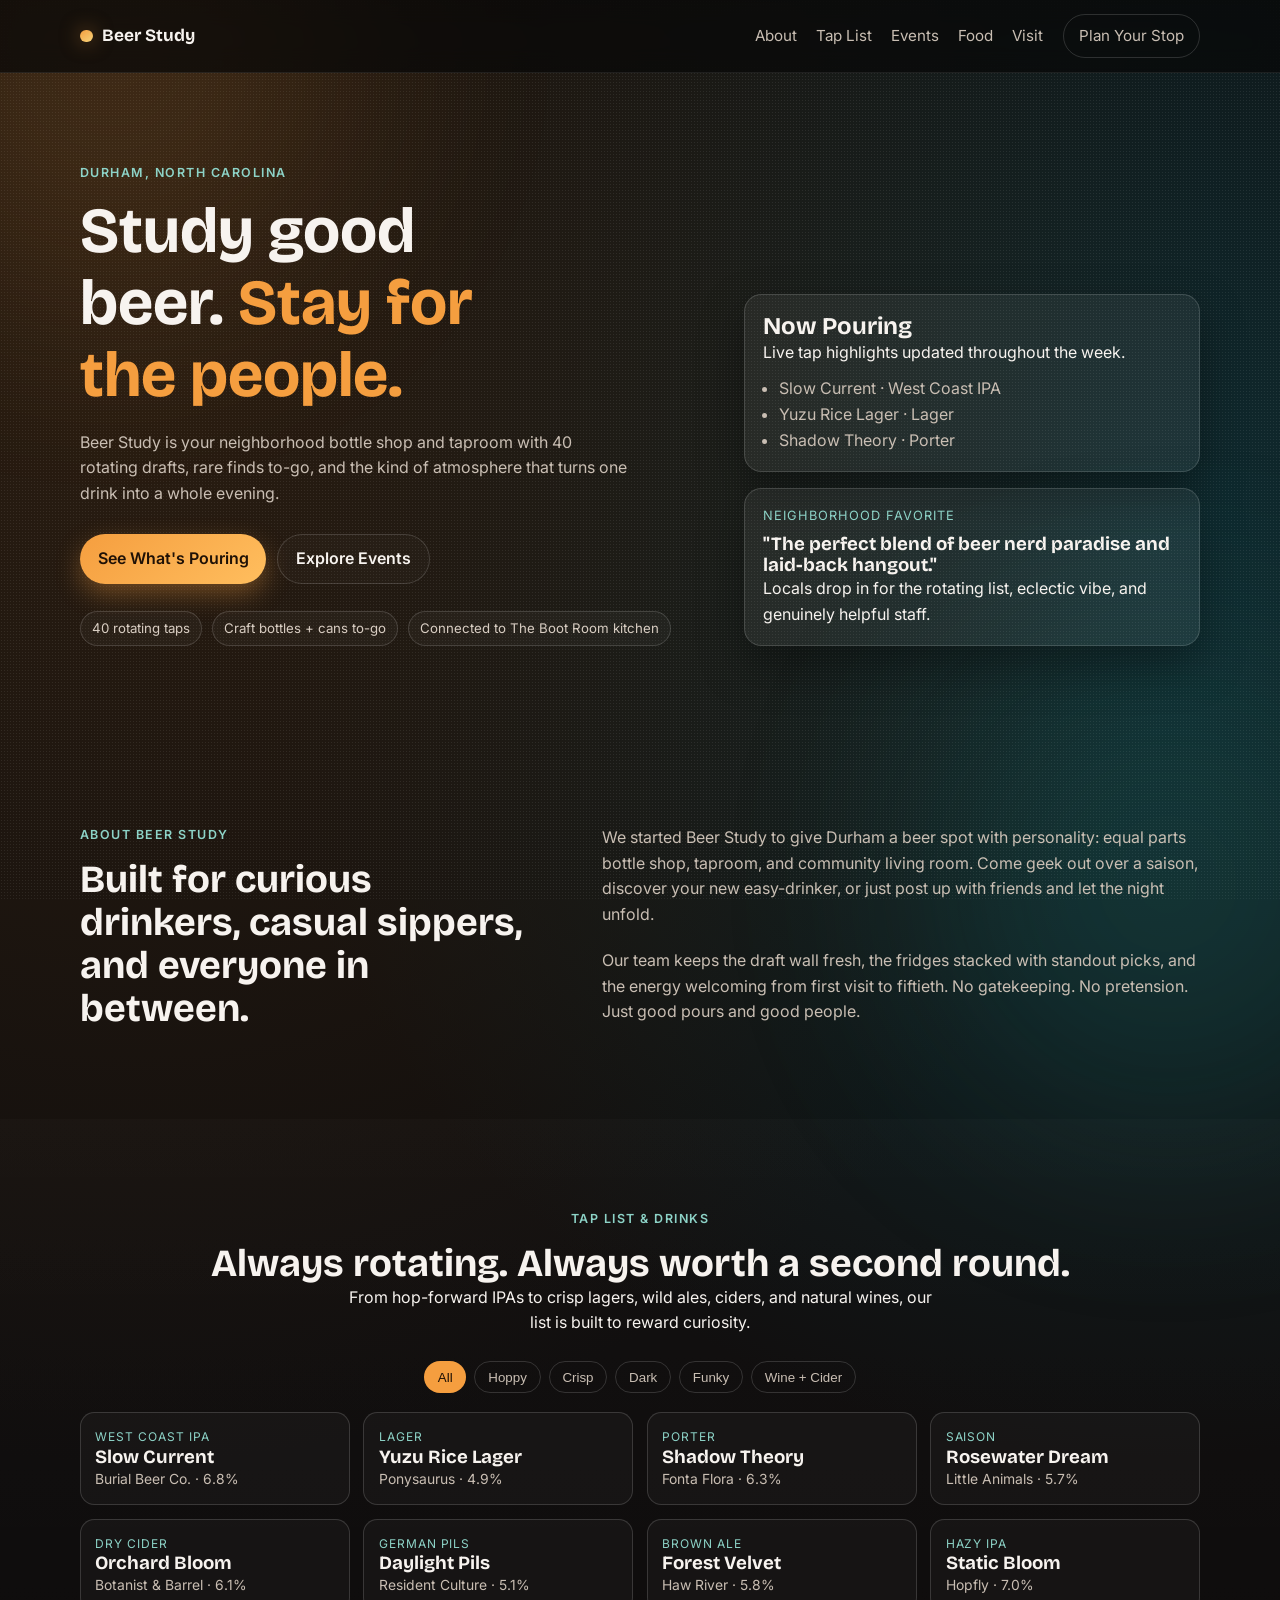
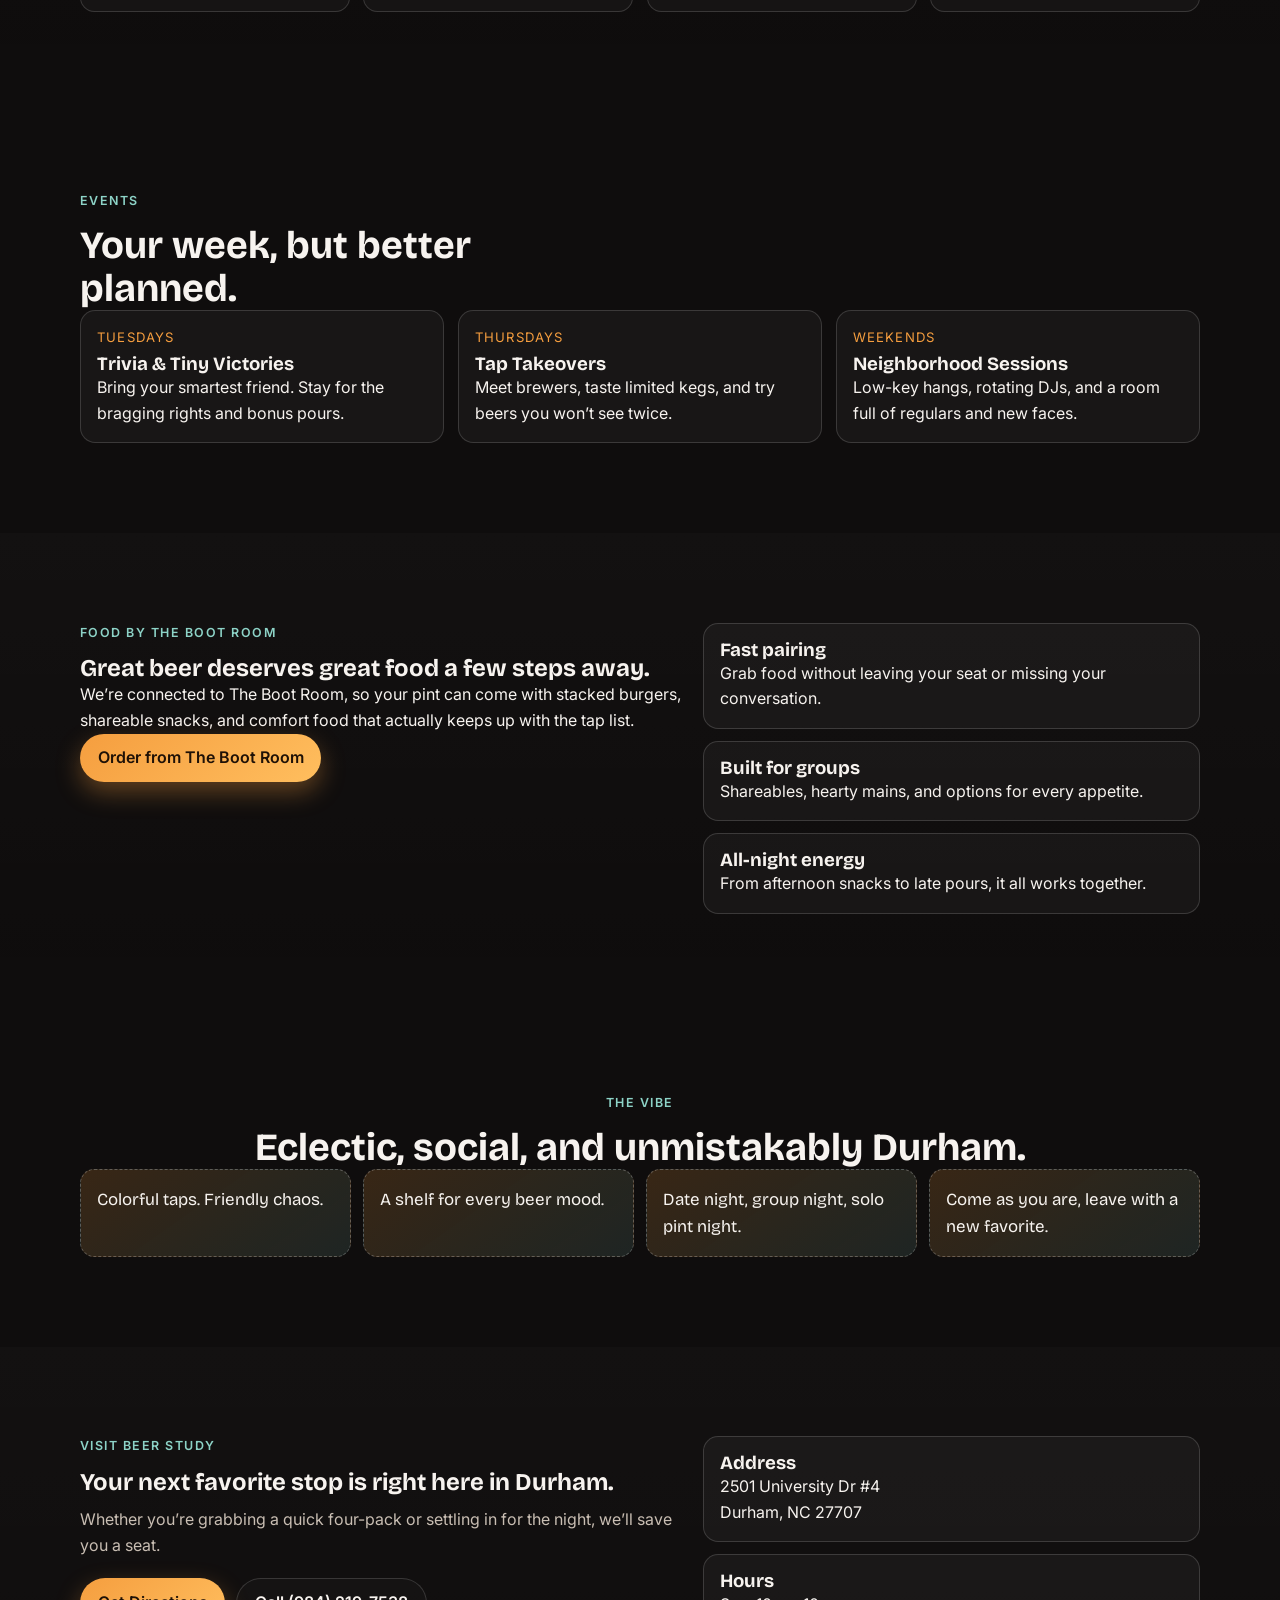
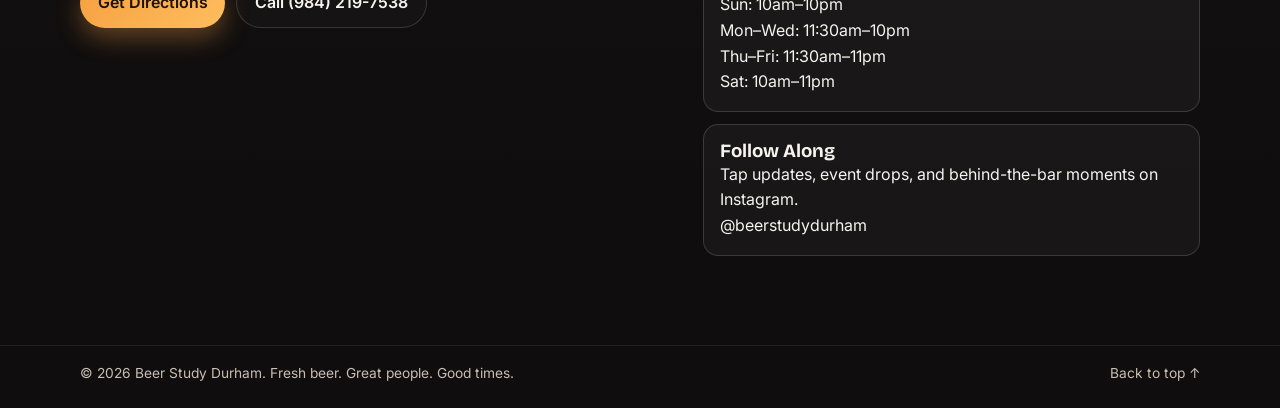
==== index.html @ 8e3da367 "Build premium Beer Study marketing site with dynamic tap UX" ====
<!DOCTYPE html>
<html lang="en">
  <head>
    <meta charset="UTF-8" />
    <meta name="viewport" content="width=device-width, initial-scale=1.0" />
    <meta
      name="description"
      content="Beer Study in Durham, NC — craft beer bar + bottle shop with 40 rotating taps, curated bottles, weekly events, and food from The Boot Room."
    />
    <title>Beer Study Durham | Craft Beer Bar + Bottle Shop</title>
    <link rel="preconnect" href="https://fonts.googleapis.com" />
    <link rel="preconnect" href="https://fonts.gstatic.com" crossorigin />
    <link
      href="https://fonts.googleapis.com/css2?family=Bricolage+Grotesque:wght@400;500;600;700;800&family=Inter:wght@400;500;600&display=swap"
      rel="stylesheet"
    />
    <link rel="stylesheet" href="styles.css" />
  </head>
  <body>
    <!-- Ambient background effects -->
    <div class="bg-noise" aria-hidden="true"></div>
    <div class="bg-glow bg-glow-1" aria-hidden="true"></div>
    <div class="bg-glow bg-glow-2" aria-hidden="true"></div>

    <!-- Header / Navigation -->
    <header class="site-header" id="top">
      <div class="container nav-wrap">
        <a href="#top" class="brand" aria-label="Beer Study homepage">
          <span class="brand-dot"></span>
          <span>Beer Study</span>
        </a>
        <button class="menu-toggle" aria-label="Toggle menu" aria-expanded="false">
          <span></span><span></span>
        </button>
        <nav class="site-nav" aria-label="Main navigation">
          <a href="#about">About</a>
          <a href="#taps">Tap List</a>
          <a href="#events">Events</a>
          <a href="#food">Food</a>
          <a href="#visit">Visit</a>
          <a class="nav-cta" href="#visit">Plan Your Stop</a>
        </nav>
      </div>
    </header>

    <main>
      <!-- Hero -->
      <section class="hero section" id="home">
        <div class="container hero-grid">
          <div class="hero-copy reveal">
            <p class="eyebrow">Durham, North Carolina</p>
            <h1>
              Study good beer.
              <span class="accent">Stay for the people.</span>
            </h1>
            <p class="lede">
              Beer Study is your neighborhood bottle shop and taproom with 40 rotating drafts,
              rare finds to-go, and the kind of atmosphere that turns one drink into a whole
              evening.
            </p>
            <div class="hero-actions">
              <a class="btn btn-primary" href="#taps">See What's Pouring</a>
              <a class="btn btn-ghost" href="#events">Explore Events</a>
            </div>
            <ul class="hero-meta" aria-label="Quick info">
              <li>40 rotating taps</li>
              <li>Craft bottles + cans to-go</li>
              <li>Connected to The Boot Room kitchen</li>
            </ul>
          </div>

          <div class="hero-cards reveal">
            <article class="glass-card now-pouring">
              <h2>Now Pouring</h2>
              <p>Live tap highlights updated throughout the week.</p>
              <ul id="heroTapPreview"></ul>
            </article>
            <article class="glass-card social-proof">
              <p class="kicker">Neighborhood Favorite</p>
              <h3>"The perfect blend of beer nerd paradise and laid-back hangout."</h3>
              <p>Locals drop in for the rotating list, eclectic vibe, and genuinely helpful staff.</p>
            </article>
          </div>
        </div>
      </section>

      <!-- About -->
      <section class="section" id="about">
        <div class="container section-grid">
          <div class="section-head reveal">
            <p class="eyebrow">About Beer Study</p>
            <h2>Built for curious drinkers, casual sippers, and everyone in between.</h2>
          </div>
          <div class="section-body reveal">
            <p>
              We started Beer Study to give Durham a beer spot with personality: equal parts bottle
              shop, taproom, and community living room. Come geek out over a saison, discover your
              new easy-drinker, or just post up with friends and let the night unfold.
            </p>
            <p>
              Our team keeps the draft wall fresh, the fridges stacked with standout picks, and the
              energy welcoming from first visit to fiftieth. No gatekeeping. No pretension. Just
              good pours and good people.
            </p>
          </div>
        </div>
      </section>

      <!-- Tap List -->
      <section class="section section-alt" id="taps">
        <div class="container">
          <div class="section-head centered reveal">
            <p class="eyebrow">Tap List & Drinks</p>
            <h2>Always rotating. Always worth a second round.</h2>
            <p>
              From hop-forward IPAs to crisp lagers, wild ales, ciders, and natural wines, our list
              is built to reward curiosity.
            </p>
          </div>
          <div class="tap-controls reveal" role="tablist" aria-label="Drink filters">
            <button class="chip active" data-filter="all">All</button>
            <button class="chip" data-filter="hoppy">Hoppy</button>
            <button class="chip" data-filter="crisp">Crisp</button>
            <button class="chip" data-filter="dark">Dark</button>
            <button class="chip" data-filter="funky">Funky</button>
            <button class="chip" data-filter="other">Wine + Cider</button>
          </div>
          <div class="tap-grid" id="tapGrid" aria-live="polite"></div>
        </div>
      </section>

      <!-- Events -->
      <section class="section" id="events">
        <div class="container">
          <div class="section-head reveal">
            <p class="eyebrow">Events</p>
            <h2>Your week, but better planned.</h2>
          </div>
          <div class="event-grid reveal">
            <article class="event-card">
              <p class="event-day">Tuesdays</p>
              <h3>Trivia & Tiny Victories</h3>
              <p>Bring your smartest friend. Stay for the bragging rights and bonus pours.</p>
            </article>
            <article class="event-card">
              <p class="event-day">Thursdays</p>
              <h3>Tap Takeovers</h3>
              <p>Meet brewers, taste limited kegs, and try beers you won’t see twice.</p>
            </article>
            <article class="event-card">
              <p class="event-day">Weekends</p>
              <h3>Neighborhood Sessions</h3>
              <p>Low-key hangs, rotating DJs, and a room full of regulars and new faces.</p>
            </article>
          </div>
        </div>
      </section>

      <!-- Food -->
      <section class="section section-alt" id="food">
        <div class="container food-wrap reveal">
          <div>
            <p class="eyebrow">Food by The Boot Room</p>
            <h2>Great beer deserves great food a few steps away.</h2>
            <p>
              We’re connected to The Boot Room, so your pint can come with stacked burgers,
              shareable snacks, and comfort food that actually keeps up with the tap list.
            </p>
            <a class="btn btn-primary" href="https://order.toasttab.com/online/the-boot-room" target="_blank" rel="noopener noreferrer">Order from The Boot Room</a>
          </div>
          <div class="food-points">
            <div class="point-card">
              <h3>Fast pairing</h3>
              <p>Grab food without leaving your seat or missing your conversation.</p>
            </div>
            <div class="point-card">
              <h3>Built for groups</h3>
              <p>Shareables, hearty mains, and options for every appetite.</p>
            </div>
            <div class="point-card">
              <h3>All-night energy</h3>
              <p>From afternoon snacks to late pours, it all works together.</p>
            </div>
          </div>
        </div>
      </section>

      <!-- Gallery / vibe -->
      <section class="section" id="gallery">
        <div class="container">
          <div class="section-head centered reveal">
            <p class="eyebrow">The Vibe</p>
            <h2>Eclectic, social, and unmistakably Durham.</h2>
          </div>
          <div class="vibe-grid reveal">
            <div class="vibe-block">Colorful taps. Friendly chaos.</div>
            <div class="vibe-block">A shelf for every beer mood.</div>
            <div class="vibe-block">Date night, group night, solo pint night.</div>
            <div class="vibe-block">Come as you are, leave with a new favorite.</div>
          </div>
        </div>
      </section>

      <!-- Visit -->
      <section class="section section-alt" id="visit">
        <div class="container visit-grid reveal">
          <div>
            <p class="eyebrow">Visit Beer Study</p>
            <h2>Your next favorite stop is right here in Durham.</h2>
            <p class="lede-small">
              Whether you’re grabbing a quick four-pack or settling in for the night, we’ll save
              you a seat.
            </p>
            <div class="cta-group">
              <a class="btn btn-primary" href="https://maps.google.com/?q=2501+University+Dr+%234,+Durham,+NC+27707" target="_blank" rel="noopener noreferrer">Get Directions</a>
              <a class="btn btn-ghost" href="tel:+19842197538">Call (984) 219-7538</a>
            </div>
          </div>
          <div class="visit-cards">
            <article class="info-card">
              <h3>Address</h3>
              <p>2501 University Dr #4<br />Durham, NC 27707</p>
            </article>
            <article class="info-card">
              <h3>Hours</h3>
              <p>
                Sun: 10am–10pm<br />
                Mon–Wed: 11:30am–10pm<br />
                Thu–Fri: 11:30am–11pm<br />
                Sat: 10am–11pm
              </p>
            </article>
            <article class="info-card">
              <h3>Follow Along</h3>
              <p>
                Tap updates, event drops, and behind-the-bar moments on Instagram.
              </p>
              <a href="https://www.instagram.com/beerstudydurham/" target="_blank" rel="noopener noreferrer">@beerstudydurham</a>
            </article>
          </div>
        </div>
      </section>
    </main>

    <footer class="site-footer">
      <div class="container footer-wrap">
        <p>© <span id="year"></span> Beer Study Durham. Fresh beer. Great people. Good times.</p>
        <a href="#top">Back to top ↑</a>
      </div>
    </footer>

    <script src="script.js"></script>
  </body>
</html>
---- styles.css ----
:root {
  --bg: #0f0d0d;
  --bg-soft: #181415;
  --text: #f7f3ef;
  --muted: #c9beb3;
  --primary: #f59e3f;
  --primary-dark: #c9761b;
  --secondary: #8dd3c7;
  --card: rgba(255, 255, 255, 0.06);
  --border: rgba(255, 255, 255, 0.15);
  --shadow: 0 20px 45px rgba(0, 0, 0, 0.35);
  --radius: 1.1rem;
  --space: clamp(0.75rem, 1vw, 1rem);
}

* {
  box-sizing: border-box;
}

html {
  scroll-behavior: smooth;
}

body {
  margin: 0;
  font-family: Inter, system-ui, -apple-system, Segoe UI, Roboto, sans-serif;
  background: radial-gradient(circle at 10% 10%, #2a1d11, transparent 32%),
    radial-gradient(circle at 90% 15%, #0f2c31, transparent 28%), var(--bg);
  color: var(--text);
  line-height: 1.6;
  overflow-x: hidden;
}

h1,
h2,
h3 {
  font-family: "Bricolage Grotesque", Inter, sans-serif;
  line-height: 1.12;
  margin: 0;
}

p {
  margin: 0;
}

a {
  color: inherit;
  text-decoration: none;
}

.container {
  width: min(1120px, 92vw);
  margin: 0 auto;
}

.section {
  padding: clamp(3.8rem, 7vw, 6.5rem) 0;
  position: relative;
}

.section-alt {
  background: linear-gradient(to bottom, rgba(255, 255, 255, 0.02), transparent);
}

.eyebrow {
  text-transform: uppercase;
  letter-spacing: 0.12em;
  font-size: 0.78rem;
  color: var(--secondary);
  margin-bottom: 0.8rem;
  font-weight: 600;
}

.site-header {
  position: sticky;
  top: 0;
  z-index: 50;
  backdrop-filter: blur(12px);
  background: rgba(8, 7, 7, 0.72);
  border-bottom: 1px solid rgba(255, 255, 255, 0.08);
}

.nav-wrap {
  display: flex;
  align-items: center;
  justify-content: space-between;
  min-height: 4.5rem;
}

.brand {
  display: inline-flex;
  align-items: center;
  gap: 0.55rem;
  font-family: "Bricolage Grotesque", sans-serif;
  font-weight: 700;
  font-size: 1.08rem;
}

.brand-dot {
  width: 0.8rem;
  height: 0.8rem;
  border-radius: 999px;
  background: linear-gradient(145deg, var(--primary), #f7d37a);
  box-shadow: 0 0 20px rgba(245, 158, 63, 0.5);
}

.site-nav {
  display: flex;
  align-items: center;
  gap: 1.2rem;
}

.site-nav a {
  color: var(--muted);
  font-size: 0.95rem;
  transition: color 200ms ease;
}

.site-nav a:hover,
.site-nav a:focus-visible {
  color: var(--text);
}

.nav-cta {
  padding: 0.55rem 0.95rem;
  border: 1px solid var(--border);
  border-radius: 999px;
}

.menu-toggle {
  display: none;
  border: 0;
  background: transparent;
}

.menu-toggle span {
  display: block;
  width: 1.35rem;
  height: 2px;
  background: #fff;
  margin: 4px 0;
}

.hero-grid {
  display: grid;
  grid-template-columns: 1.15fr 0.85fr;
  gap: clamp(1rem, 4vw, 3rem);
  align-items: end;
}

.hero h1 {
  font-size: clamp(2.15rem, 5vw, 4.4rem);
  max-width: 12ch;
}

.accent {
  color: var(--primary);
}

.lede {
  color: var(--muted);
  margin-top: 1.2rem;
  max-width: 55ch;
}

.hero-actions {
  display: flex;
  gap: 0.7rem;
  margin: 1.7rem 0;
}

.btn {
  display: inline-flex;
  align-items: center;
  justify-content: center;
  gap: 0.45rem;
  font-weight: 600;
  border-radius: 999px;
  padding: 0.72rem 1.1rem;
  transition: transform 180ms ease, box-shadow 180ms ease, background 180ms ease;
}

.btn:hover {
  transform: translateY(-2px);
}

.btn-primary {
  background: linear-gradient(140deg, var(--primary), #ffbe5e);
  color: #1f1106;
  box-shadow: 0 10px 24px rgba(245, 158, 63, 0.35);
}

.btn-ghost {
  border: 1px solid var(--border);
  color: var(--text);
  background: rgba(255, 255, 255, 0.02);
}

.hero-meta {
  list-style: none;
  padding: 0;
  margin: 1rem 0 0;
  display: flex;
  flex-wrap: wrap;
  gap: 0.6rem;
}

.hero-meta li {
  border: 1px solid var(--border);
  background: rgba(255, 255, 255, 0.03);
  border-radius: 999px;
  padding: 0.35rem 0.7rem;
  font-size: 0.83rem;
  color: #d9cec3;
}

.hero-cards {
  display: grid;
  gap: 1rem;
}

.glass-card {
  background: var(--card);
  border: 1px solid var(--border);
  border-radius: var(--radius);
  padding: 1.1rem;
  box-shadow: var(--shadow);
}

.now-pouring ul {
  padding-left: 1rem;
  margin: 0.7rem 0 0;
  color: var(--muted);
}

.social-proof .kicker {
  color: var(--secondary);
  font-size: 0.8rem;
  text-transform: uppercase;
  letter-spacing: 0.08em;
  margin-bottom: 0.45rem;
}

.section-grid {
  display: grid;
  grid-template-columns: 0.9fr 1.1fr;
  gap: 2rem;
}

.section-head h2 {
  font-size: clamp(1.7rem, 3vw, 2.7rem);
  max-width: 18ch;
}

.section-body {
  display: grid;
  gap: 1rem;
  color: var(--muted);
}

.centered {
  text-align: center;
  margin-inline: auto;
}

.centered h2,
.centered p {
  max-width: 60ch;
  margin-inline: auto;
}

.tap-controls {
  display: flex;
  flex-wrap: wrap;
  justify-content: center;
  gap: 0.5rem;
  margin: 1.6rem 0 1.2rem;
}

.chip {
  border: 1px solid var(--border);
  color: var(--muted);
  background: transparent;
  border-radius: 999px;
  padding: 0.45rem 0.8rem;
  cursor: pointer;
  transition: all 180ms ease;
}

.chip.active,
.chip:hover {
  border-color: transparent;
  color: #1f1106;
  background: var(--primary);
}

.tap-grid {
  display: grid;
  grid-template-columns: repeat(auto-fit, minmax(220px, 1fr));
  gap: 0.85rem;
}

.tap-card {
  border: 1px solid var(--border);
  border-radius: 0.9rem;
  background: rgba(255, 255, 255, 0.03);
  padding: 0.9rem;
  transition: transform 180ms ease, border-color 180ms ease;
}

.tap-card:hover {
  transform: translateY(-3px);
  border-color: rgba(245, 158, 63, 0.6);
}

.tap-style {
  font-size: 0.75rem;
  color: var(--secondary);
  text-transform: uppercase;
  letter-spacing: 0.08em;
}

.tap-meta {
  color: var(--muted);
  font-size: 0.87rem;
}

.event-grid {
  display: grid;
  grid-template-columns: repeat(auto-fit, minmax(220px, 1fr));
  gap: 0.85rem;
}

.event-card,
.info-card,
.point-card {
  border: 1px solid var(--border);
  background: rgba(255, 255, 255, 0.04);
  border-radius: 0.95rem;
  padding: 1rem;
}

.event-day {
  color: var(--primary);
  font-size: 0.82rem;
  text-transform: uppercase;
  letter-spacing: 0.09em;
  margin-bottom: 0.4rem;
}

.food-wrap,
.visit-grid {
  display: grid;
  grid-template-columns: 1.1fr 0.9fr;
  gap: 1rem;
  align-items: start;
}

.food-points,
.visit-cards {
  display: grid;
  gap: 0.75rem;
}

.vibe-grid {
  display: grid;
  grid-template-columns: repeat(auto-fit, minmax(220px, 1fr));
  gap: 0.75rem;
}

.vibe-block {
  border-radius: 0.9rem;
  border: 1px dashed rgba(255, 255, 255, 0.26);
  background: linear-gradient(145deg, rgba(245, 158, 63, 0.18), rgba(141, 211, 199, 0.12));
  padding: 1rem;
  font-family: "Bricolage Grotesque", sans-serif;
  font-size: 1.06rem;
}

.lede-small {
  margin-top: 0.7rem;
  color: var(--muted);
}

.cta-group {
  display: flex;
  gap: 0.7rem;
  margin-top: 1.2rem;
}

.site-footer {
  border-top: 1px solid rgba(255, 255, 255, 0.08);
  padding: 1rem 0 1.5rem;
}

.footer-wrap {
  display: flex;
  justify-content: space-between;
  gap: 0.8rem;
  flex-wrap: wrap;
  color: var(--muted);
  font-size: 0.86rem;
}

.bg-noise {
  position: fixed;
  inset: 0;
  opacity: 0.08;
  pointer-events: none;
  background-image: radial-gradient(#fff 0.4px, transparent 0.4px);
  background-size: 3px 3px;
  z-index: -1;
}

.bg-glow {
  position: fixed;
  width: 30rem;
  height: 30rem;
  border-radius: 999px;
  filter: blur(120px);
  opacity: 0.14;
  pointer-events: none;
  z-index: -1;
}

.bg-glow-1 {
  top: -12rem;
  left: -8rem;
  background: #f59e3f;
}

.bg-glow-2 {
  right: -8rem;
  bottom: -14rem;
  background: #31b4a8;
}

.reveal {
  opacity: 0;
  transform: translateY(22px);
  transition: opacity 550ms ease, transform 550ms ease;
}

.reveal.visible {
  opacity: 1;
  transform: translateY(0);
}

@media (max-width: 860px) {
  .menu-toggle {
    display: block;
  }

  .site-nav {
    position: absolute;
    top: 4.4rem;
    right: 1rem;
    background: rgba(12, 10, 10, 0.95);
    border: 1px solid var(--border);
    border-radius: 0.9rem;
    padding: 0.9rem;
    display: grid;
    gap: 0.75rem;
    min-width: 180px;
    transform: scale(0.96);
    opacity: 0;
    pointer-events: none;
    transform-origin: top right;
    transition: all 200ms ease;
  }

  .site-nav.open {
    opacity: 1;
    pointer-events: auto;
    transform: scale(1);
  }

  .hero-grid,
  .section-grid,
  .food-wrap,
  .visit-grid {
    grid-template-columns: 1fr;
  }

  .hero-actions,
  .cta-group {
    flex-wrap: wrap;
  }
}
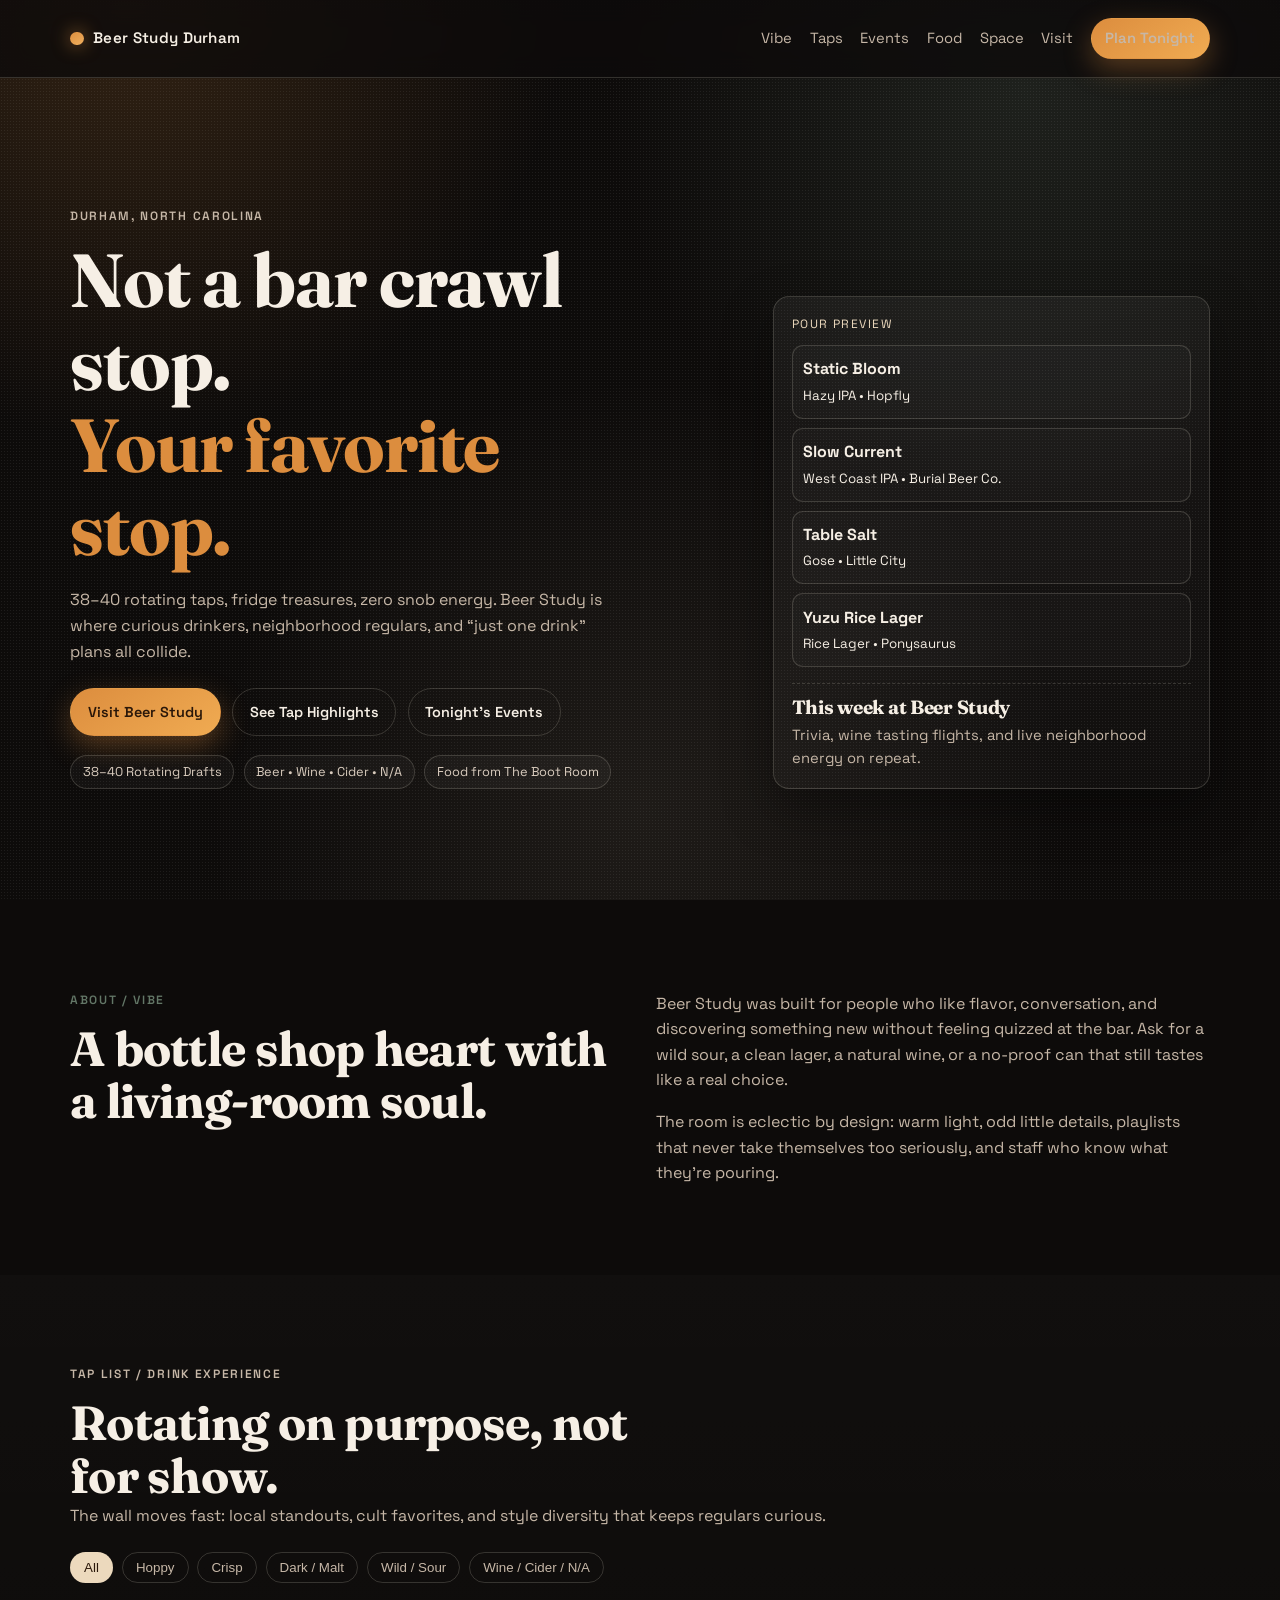
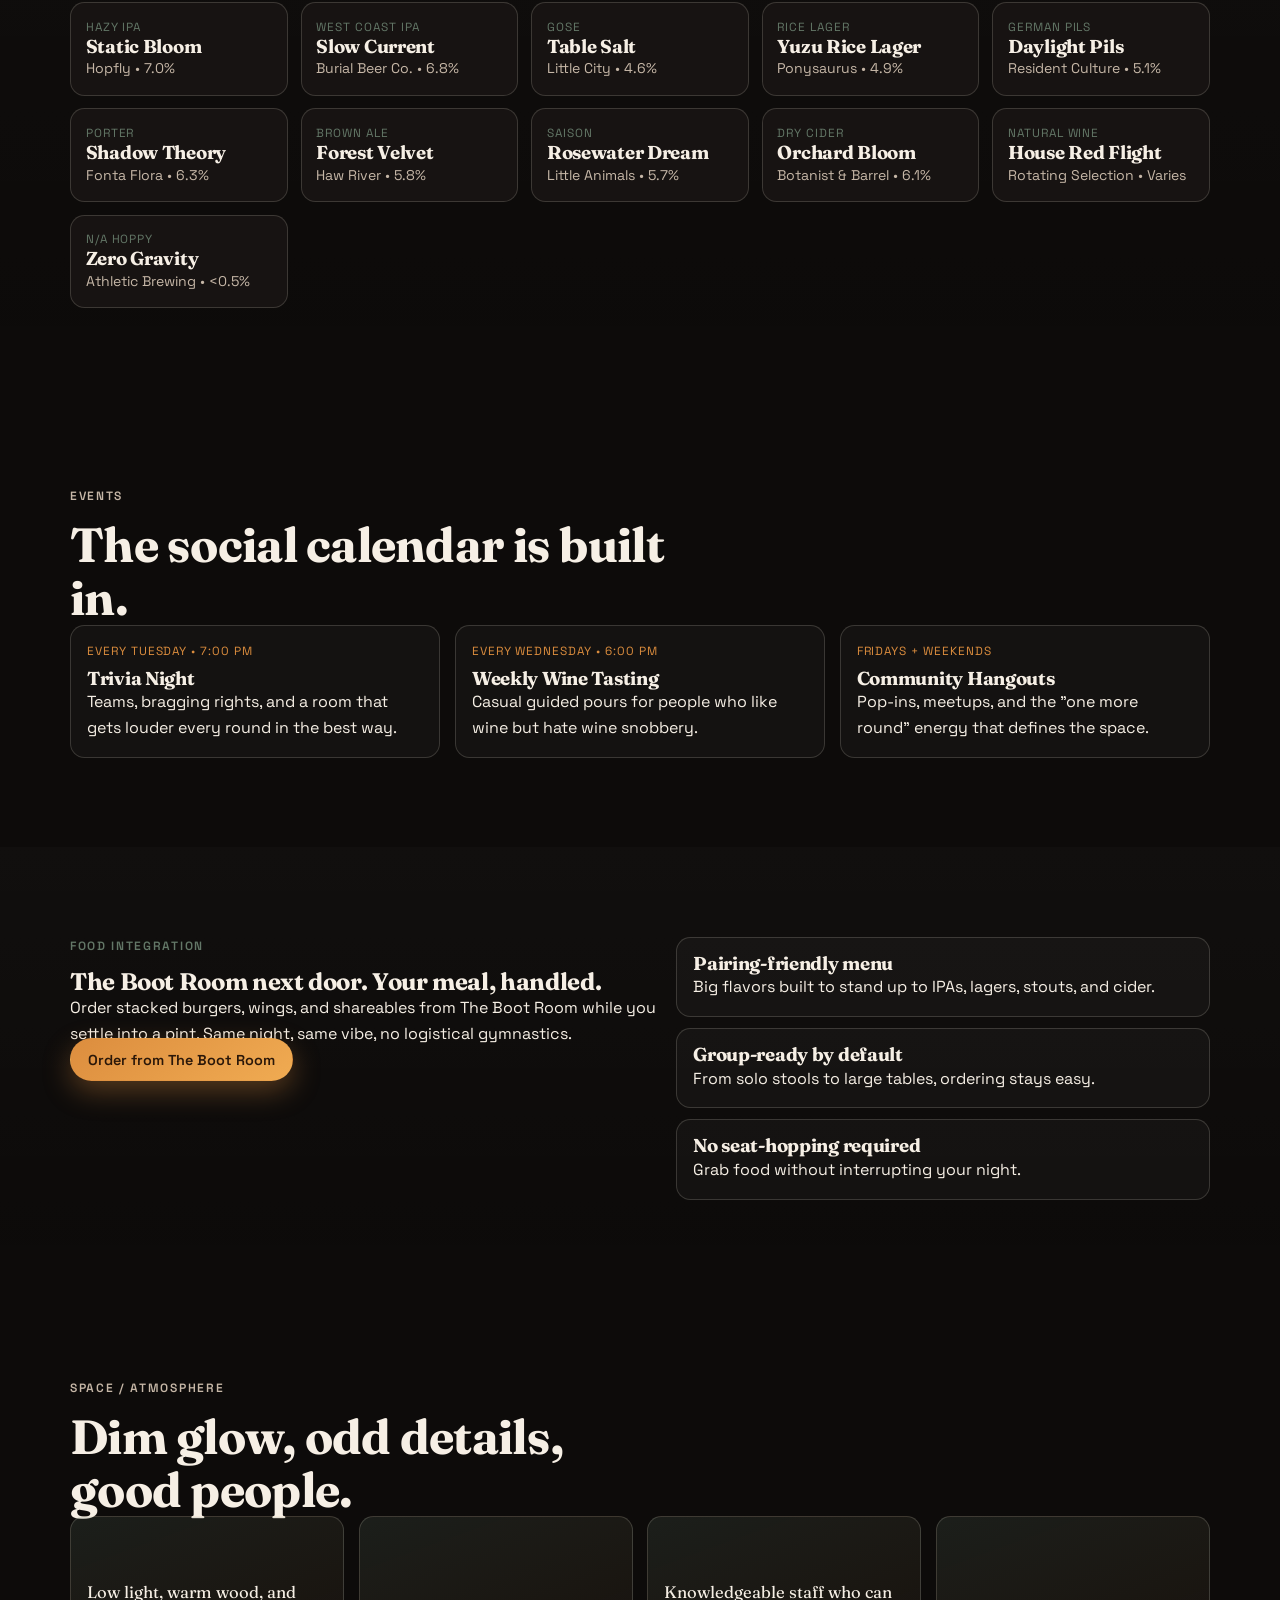
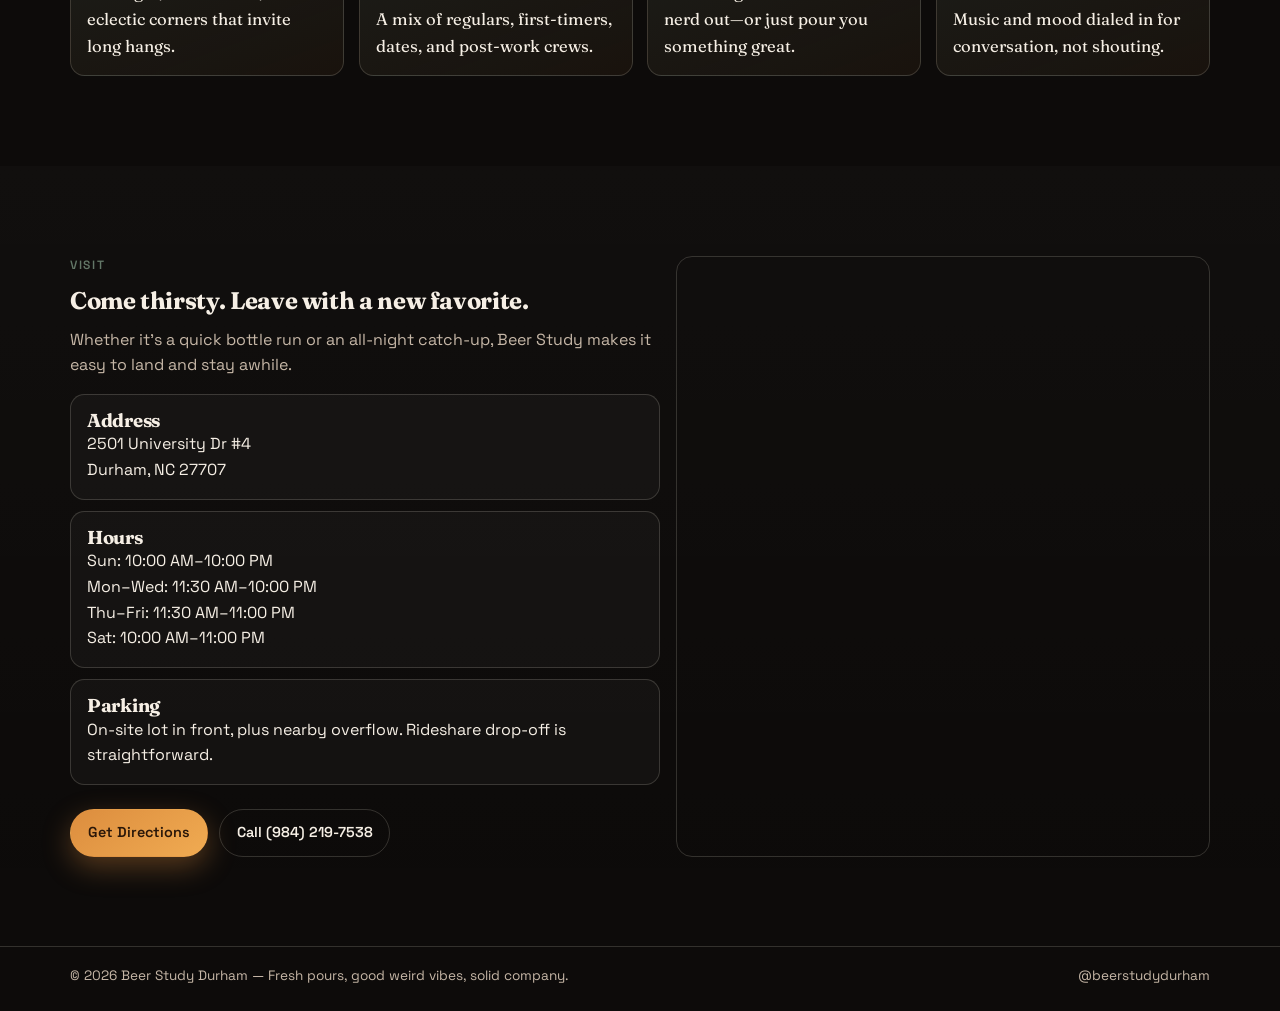
==== commit c458bc27: "Redesign Beer Study site with immersive premium experience" ====
--- a/index.html
+++ b/index.html
@@ -5,238 +5,250 @@
     <meta name="viewport" content="width=device-width, initial-scale=1.0" />
     <meta
       name="description"
-      content="Beer Study in Durham, NC — craft beer bar + bottle shop with 40 rotating taps, curated bottles, weekly events, and food from The Boot Room."
+      content="Beer Study Durham is a craft beer bar + bottle shop with rotating taps, weekly events, and food from The Boot Room next door."
     />
-    <title>Beer Study Durham | Craft Beer Bar + Bottle Shop</title>
+    <title>Beer Study Durham | Taproom + Bottle Shop</title>
     <link rel="preconnect" href="https://fonts.googleapis.com" />
     <link rel="preconnect" href="https://fonts.gstatic.com" crossorigin />
     <link
-      href="https://fonts.googleapis.com/css2?family=Bricolage+Grotesque:wght@400;500;600;700;800&family=Inter:wght@400;500;600&display=swap"
+      href="https://fonts.googleapis.com/css2?family=Space+Grotesk:wght@400;500;600;700&family=Fraunces:opsz,wght@9..144,600;9..144,700&display=swap"
       rel="stylesheet"
     />
     <link rel="stylesheet" href="styles.css" />
   </head>
   <body>
-    <!-- Ambient background effects -->
-    <div class="bg-noise" aria-hidden="true"></div>
-    <div class="bg-glow bg-glow-1" aria-hidden="true"></div>
-    <div class="bg-glow bg-glow-2" aria-hidden="true"></div>
-
-    <!-- Header / Navigation -->
+    <div class="bg-layer" aria-hidden="true"></div>
+    <div class="grain" aria-hidden="true"></div>
+
     <header class="site-header" id="top">
       <div class="container nav-wrap">
-        <a href="#top" class="brand" aria-label="Beer Study homepage">
-          <span class="brand-dot"></span>
-          <span>Beer Study</span>
+        <a class="brand" href="#top" aria-label="Beer Study home">
+          <span class="brand-mark"></span>
+          <span>Beer Study Durham</span>
         </a>
-        <button class="menu-toggle" aria-label="Toggle menu" aria-expanded="false">
+
+        <button class="menu-toggle" aria-expanded="false" aria-label="Open menu">
           <span></span><span></span>
         </button>
-        <nav class="site-nav" aria-label="Main navigation">
-          <a href="#about">About</a>
-          <a href="#taps">Tap List</a>
+
+        <nav class="site-nav" aria-label="Primary">
+          <a href="#vibe">Vibe</a>
+          <a href="#taps">Taps</a>
           <a href="#events">Events</a>
           <a href="#food">Food</a>
+          <a href="#space">Space</a>
           <a href="#visit">Visit</a>
-          <a class="nav-cta" href="#visit">Plan Your Stop</a>
+          <a class="btn btn-sm" href="#visit">Plan Tonight</a>
         </nav>
       </div>
     </header>
 
     <main>
-      <!-- Hero -->
-      <section class="hero section" id="home">
+      <section class="hero" id="home">
         <div class="container hero-grid">
           <div class="hero-copy reveal">
             <p class="eyebrow">Durham, North Carolina</p>
             <h1>
-              Study good beer.
-              <span class="accent">Stay for the people.</span>
+              Not a bar crawl stop.<br />
+              <span>Your favorite stop.</span>
             </h1>
-            <p class="lede">
-              Beer Study is your neighborhood bottle shop and taproom with 40 rotating drafts,
-              rare finds to-go, and the kind of atmosphere that turns one drink into a whole
-              evening.
+            <p>
+              38–40 rotating taps, fridge treasures, zero snob energy. Beer Study is where
+              curious drinkers, neighborhood regulars, and “just one drink” plans all collide.
             </p>
             <div class="hero-actions">
-              <a class="btn btn-primary" href="#taps">See What's Pouring</a>
-              <a class="btn btn-ghost" href="#events">Explore Events</a>
-            </div>
-            <ul class="hero-meta" aria-label="Quick info">
-              <li>40 rotating taps</li>
-              <li>Craft bottles + cans to-go</li>
-              <li>Connected to The Boot Room kitchen</li>
+              <a class="btn" href="#visit">Visit Beer Study</a>
+              <a class="btn btn-ghost" href="#taps">See Tap Highlights</a>
+              <a class="btn btn-ghost" href="#events">Tonight's Events</a>
+            </div>
+            <ul class="hero-pills">
+              <li>38–40 Rotating Drafts</li>
+              <li>Beer • Wine • Cider • N/A</li>
+              <li>Food from The Boot Room</li>
             </ul>
           </div>
 
-          <div class="hero-cards reveal">
-            <article class="glass-card now-pouring">
-              <h2>Now Pouring</h2>
-              <p>Live tap highlights updated throughout the week.</p>
-              <ul id="heroTapPreview"></ul>
-            </article>
-            <article class="glass-card social-proof">
-              <p class="kicker">Neighborhood Favorite</p>
-              <h3>"The perfect blend of beer nerd paradise and laid-back hangout."</h3>
-              <p>Locals drop in for the rotating list, eclectic vibe, and genuinely helpful staff.</p>
-            </article>
-          </div>
-        </div>
-      </section>
-
-      <!-- About -->
-      <section class="section" id="about">
+          <aside class="hero-panel reveal">
+            <p class="panel-label">Pour Preview</p>
+            <ul id="heroTapPreview"></ul>
+            <div class="panel-note">
+              <h2>This week at Beer Study</h2>
+              <p>Trivia, wine tasting flights, and live neighborhood energy on repeat.</p>
+            </div>
+          </aside>
+        </div>
+      </section>
+
+      <section class="section" id="vibe">
         <div class="container section-grid">
-          <div class="section-head reveal">
-            <p class="eyebrow">About Beer Study</p>
-            <h2>Built for curious drinkers, casual sippers, and everyone in between.</h2>
-          </div>
-          <div class="section-body reveal">
-            <p>
-              We started Beer Study to give Durham a beer spot with personality: equal parts bottle
-              shop, taproom, and community living room. Come geek out over a saison, discover your
-              new easy-drinker, or just post up with friends and let the night unfold.
-            </p>
-            <p>
-              Our team keeps the draft wall fresh, the fridges stacked with standout picks, and the
-              energy welcoming from first visit to fiftieth. No gatekeeping. No pretension. Just
-              good pours and good people.
-            </p>
-          </div>
-        </div>
-      </section>
-
-      <!-- Tap List -->
+          <div class="reveal">
+            <p class="eyebrow">About / Vibe</p>
+            <h2>A bottle shop heart with a living-room soul.</h2>
+          </div>
+          <div class="copy-stack reveal">
+            <p>
+              Beer Study was built for people who like flavor, conversation, and discovering
+              something new without feeling quizzed at the bar. Ask for a wild sour, a clean lager,
+              a natural wine, or a no-proof can that still tastes like a real choice.
+            </p>
+            <p>
+              The room is eclectic by design: warm light, odd little details, playlists that never
+              take themselves too seriously, and staff who know what they're pouring.
+            </p>
+          </div>
+        </div>
+      </section>
+
       <section class="section section-alt" id="taps">
         <div class="container">
-          <div class="section-head centered reveal">
-            <p class="eyebrow">Tap List & Drinks</p>
-            <h2>Always rotating. Always worth a second round.</h2>
-            <p>
-              From hop-forward IPAs to crisp lagers, wild ales, ciders, and natural wines, our list
-              is built to reward curiosity.
-            </p>
-          </div>
-          <div class="tap-controls reveal" role="tablist" aria-label="Drink filters">
+          <div class="section-head reveal">
+            <p class="eyebrow">Tap List / Drink Experience</p>
+            <h2>Rotating on purpose, not for show.</h2>
+            <p>
+              The wall moves fast: local standouts, cult favorites, and style diversity that keeps
+              regulars curious.
+            </p>
+          </div>
+
+          <div class="filter-row reveal" role="tablist" aria-label="Filter taps">
             <button class="chip active" data-filter="all">All</button>
             <button class="chip" data-filter="hoppy">Hoppy</button>
             <button class="chip" data-filter="crisp">Crisp</button>
-            <button class="chip" data-filter="dark">Dark</button>
-            <button class="chip" data-filter="funky">Funky</button>
-            <button class="chip" data-filter="other">Wine + Cider</button>
-          </div>
-          <div class="tap-grid" id="tapGrid" aria-live="polite"></div>
-        </div>
-      </section>
-
-      <!-- Events -->
+            <button class="chip" data-filter="dark">Dark / Malt</button>
+            <button class="chip" data-filter="wild">Wild / Sour</button>
+            <button class="chip" data-filter="other">Wine / Cider / N/A</button>
+          </div>
+
+          <div id="tapGrid" class="tap-grid reveal" aria-live="polite"></div>
+        </div>
+      </section>
+
       <section class="section" id="events">
         <div class="container">
           <div class="section-head reveal">
             <p class="eyebrow">Events</p>
-            <h2>Your week, but better planned.</h2>
-          </div>
+            <h2>The social calendar is built in.</h2>
+          </div>
+
           <div class="event-grid reveal">
             <article class="event-card">
-              <p class="event-day">Tuesdays</p>
-              <h3>Trivia & Tiny Victories</h3>
-              <p>Bring your smartest friend. Stay for the bragging rights and bonus pours.</p>
+              <p class="event-meta">Every Tuesday • 7:00 PM</p>
+              <h3>Trivia Night</h3>
+              <p>
+                Teams, bragging rights, and a room that gets louder every round in the best way.
+              </p>
             </article>
             <article class="event-card">
-              <p class="event-day">Thursdays</p>
-              <h3>Tap Takeovers</h3>
-              <p>Meet brewers, taste limited kegs, and try beers you won’t see twice.</p>
+              <p class="event-meta">Every Wednesday • 6:00 PM</p>
+              <h3>Weekly Wine Tasting</h3>
+              <p>
+                Casual guided pours for people who like wine but hate wine snobbery.
+              </p>
             </article>
             <article class="event-card">
-              <p class="event-day">Weekends</p>
-              <h3>Neighborhood Sessions</h3>
-              <p>Low-key hangs, rotating DJs, and a room full of regulars and new faces.</p>
-            </article>
-          </div>
-        </div>
-      </section>
-
-      <!-- Food -->
+              <p class="event-meta">Fridays + Weekends</p>
+              <h3>Community Hangouts</h3>
+              <p>Pop-ins, meetups, and the "one more round" energy that defines the space.</p>
+            </article>
+          </div>
+        </div>
+      </section>
+
       <section class="section section-alt" id="food">
-        <div class="container food-wrap reveal">
+        <div class="container food-grid reveal">
           <div>
-            <p class="eyebrow">Food by The Boot Room</p>
-            <h2>Great beer deserves great food a few steps away.</h2>
-            <p>
-              We’re connected to The Boot Room, so your pint can come with stacked burgers,
-              shareable snacks, and comfort food that actually keeps up with the tap list.
-            </p>
-            <a class="btn btn-primary" href="https://order.toasttab.com/online/the-boot-room" target="_blank" rel="noopener noreferrer">Order from The Boot Room</a>
-          </div>
-          <div class="food-points">
-            <div class="point-card">
-              <h3>Fast pairing</h3>
-              <p>Grab food without leaving your seat or missing your conversation.</p>
-            </div>
-            <div class="point-card">
-              <h3>Built for groups</h3>
-              <p>Shareables, hearty mains, and options for every appetite.</p>
-            </div>
-            <div class="point-card">
-              <h3>All-night energy</h3>
-              <p>From afternoon snacks to late pours, it all works together.</p>
-            </div>
-          </div>
-        </div>
-      </section>
-
-      <!-- Gallery / vibe -->
-      <section class="section" id="gallery">
+            <p class="eyebrow">Food Integration</p>
+            <h2>The Boot Room next door. Your meal, handled.</h2>
+            <p>
+              Order stacked burgers, wings, and shareables from The Boot Room while you settle into
+              a pint. Same night, same vibe, no logistical gymnastics.
+            </p>
+            <a
+              class="btn"
+              href="https://order.toasttab.com/online/the-boot-room"
+              target="_blank"
+              rel="noopener noreferrer"
+              >Order from The Boot Room</a
+            >
+          </div>
+          <div class="feature-stack">
+            <article>
+              <h3>Pairing-friendly menu</h3>
+              <p>Big flavors built to stand up to IPAs, lagers, stouts, and cider.</p>
+            </article>
+            <article>
+              <h3>Group-ready by default</h3>
+              <p>From solo stools to large tables, ordering stays easy.</p>
+            </article>
+            <article>
+              <h3>No seat-hopping required</h3>
+              <p>Grab food without interrupting your night.</p>
+            </article>
+          </div>
+        </div>
+      </section>
+
+      <section class="section" id="space">
         <div class="container">
-          <div class="section-head centered reveal">
-            <p class="eyebrow">The Vibe</p>
-            <h2>Eclectic, social, and unmistakably Durham.</h2>
-          </div>
-          <div class="vibe-grid reveal">
-            <div class="vibe-block">Colorful taps. Friendly chaos.</div>
-            <div class="vibe-block">A shelf for every beer mood.</div>
-            <div class="vibe-block">Date night, group night, solo pint night.</div>
-            <div class="vibe-block">Come as you are, leave with a new favorite.</div>
-          </div>
-        </div>
-      </section>
-
-      <!-- Visit -->
+          <div class="section-head reveal">
+            <p class="eyebrow">Space / Atmosphere</p>
+            <h2>Dim glow, odd details, good people.</h2>
+          </div>
+          <div class="space-grid reveal">
+            <div class="space-card"><span>Low light, warm wood, and eclectic corners that invite long hangs.</span></div>
+            <div class="space-card"><span>A mix of regulars, first-timers, dates, and post-work crews.</span></div>
+            <div class="space-card"><span>Knowledgeable staff who can nerd out—or just pour you something great.</span></div>
+            <div class="space-card"><span>Music and mood dialed in for conversation, not shouting.</span></div>
+          </div>
+        </div>
+      </section>
+
       <section class="section section-alt" id="visit">
         <div class="container visit-grid reveal">
           <div>
-            <p class="eyebrow">Visit Beer Study</p>
-            <h2>Your next favorite stop is right here in Durham.</h2>
-            <p class="lede-small">
-              Whether you’re grabbing a quick four-pack or settling in for the night, we’ll save
-              you a seat.
-            </p>
-            <div class="cta-group">
-              <a class="btn btn-primary" href="https://maps.google.com/?q=2501+University+Dr+%234,+Durham,+NC+27707" target="_blank" rel="noopener noreferrer">Get Directions</a>
+            <p class="eyebrow">Visit</p>
+            <h2>Come thirsty. Leave with a new favorite.</h2>
+            <p class="visit-copy">
+              Whether it's a quick bottle run or an all-night catch-up, Beer Study makes it easy to
+              land and stay awhile.
+            </p>
+            <div class="visit-cards">
+              <article class="visit-card">
+                <h3>Address</h3>
+                <p>2501 University Dr #4<br />Durham, NC 27707</p>
+              </article>
+              <article class="visit-card">
+                <h3>Hours</h3>
+                <p>
+                  Sun: 10:00 AM–10:00 PM<br />
+                  Mon–Wed: 11:30 AM–10:00 PM<br />
+                  Thu–Fri: 11:30 AM–11:00 PM<br />
+                  Sat: 10:00 AM–11:00 PM
+                </p>
+              </article>
+              <article class="visit-card">
+                <h3>Parking</h3>
+                <p>On-site lot in front, plus nearby overflow. Rideshare drop-off is straightforward.</p>
+              </article>
+            </div>
+            <div class="hero-actions">
+              <a
+                class="btn"
+                href="https://maps.google.com/?q=2501+University+Dr+%234,+Durham,+NC+27707"
+                target="_blank"
+                rel="noopener noreferrer"
+                >Get Directions</a
+              >
               <a class="btn btn-ghost" href="tel:+19842197538">Call (984) 219-7538</a>
             </div>
           </div>
-          <div class="visit-cards">
-            <article class="info-card">
-              <h3>Address</h3>
-              <p>2501 University Dr #4<br />Durham, NC 27707</p>
-            </article>
-            <article class="info-card">
-              <h3>Hours</h3>
-              <p>
-                Sun: 10am–10pm<br />
-                Mon–Wed: 11:30am–10pm<br />
-                Thu–Fri: 11:30am–11pm<br />
-                Sat: 10am–11pm
-              </p>
-            </article>
-            <article class="info-card">
-              <h3>Follow Along</h3>
-              <p>
-                Tap updates, event drops, and behind-the-bar moments on Instagram.
-              </p>
-              <a href="https://www.instagram.com/beerstudydurham/" target="_blank" rel="noopener noreferrer">@beerstudydurham</a>
-            </article>
+          <div class="map-wrap" aria-label="Map to Beer Study">
+            <iframe
+              title="Beer Study Durham map"
+              src="https://www.google.com/maps?q=2501+University+Dr+%234,+Durham,+NC+27707&output=embed"
+              loading="lazy"
+              referrerpolicy="no-referrer-when-downgrade"
+            ></iframe>
           </div>
         </div>
       </section>
@@ -244,8 +256,8 @@
 
     <footer class="site-footer">
       <div class="container footer-wrap">
-        <p>© <span id="year"></span> Beer Study Durham. Fresh beer. Great people. Good times.</p>
-        <a href="#top">Back to top ↑</a>
+        <p>© <span id="year"></span> Beer Study Durham — Fresh pours, good weird vibes, solid company.</p>
+        <a href="https://www.instagram.com/beerstudydurham/" target="_blank" rel="noopener noreferrer">@beerstudydurham</a>
       </div>
     </footer>
 
--- a/styles.css
+++ b/styles.css
@@ -1,16 +1,15 @@
 :root {
-  --bg: #0f0d0d;
-  --bg-soft: #181415;
-  --text: #f7f3ef;
-  --muted: #c9beb3;
-  --primary: #f59e3f;
-  --primary-dark: #c9761b;
-  --secondary: #8dd3c7;
-  --card: rgba(255, 255, 255, 0.06);
-  --border: rgba(255, 255, 255, 0.15);
-  --shadow: 0 20px 45px rgba(0, 0, 0, 0.35);
-  --radius: 1.1rem;
-  --space: clamp(0.75rem, 1vw, 1rem);
+  --bg: #0d0b0a;
+  --bg-elev: #171312;
+  --bg-soft: #1f1916;
+  --text: #f6efe5;
+  --muted: #c6b7a7;
+  --amber: #dc8d3e;
+  --cream: #ecd9bd;
+  --green: #637767;
+  --line: rgba(255, 244, 229, 0.16);
+  --radius: 1rem;
+  --shadow: 0 20px 50px rgba(0, 0, 0, 0.35);
 }
 
 * {
@@ -23,9 +22,8 @@
 
 body {
   margin: 0;
-  font-family: Inter, system-ui, -apple-system, Segoe UI, Roboto, sans-serif;
-  background: radial-gradient(circle at 10% 10%, #2a1d11, transparent 32%),
-    radial-gradient(circle at 90% 15%, #0f2c31, transparent 28%), var(--bg);
+  font-family: "Space Grotesk", Inter, system-ui, sans-serif;
+  background: var(--bg);
   color: var(--text);
   line-height: 1.6;
   overflow-x: hidden;
@@ -34,9 +32,10 @@
 h1,
 h2,
 h3 {
-  font-family: "Bricolage Grotesque", Inter, sans-serif;
-  line-height: 1.12;
   margin: 0;
+  line-height: 1.1;
+  font-family: "Fraunces", Georgia, serif;
+  letter-spacing: -0.015em;
 }
 
 p {
@@ -49,82 +48,78 @@
 }
 
 .container {
-  width: min(1120px, 92vw);
-  margin: 0 auto;
-}
-
-.section {
-  padding: clamp(3.8rem, 7vw, 6.5rem) 0;
-  position: relative;
-}
-
-.section-alt {
-  background: linear-gradient(to bottom, rgba(255, 255, 255, 0.02), transparent);
-}
-
-.eyebrow {
-  text-transform: uppercase;
-  letter-spacing: 0.12em;
-  font-size: 0.78rem;
-  color: var(--secondary);
-  margin-bottom: 0.8rem;
-  font-weight: 600;
+  width: min(1140px, 92vw);
+  margin-inline: auto;
+}
+
+.bg-layer {
+  position: fixed;
+  inset: 0;
+  z-index: -2;
+  background: radial-gradient(circle at 10% 0%, rgba(220, 141, 62, 0.18), transparent 30%),
+    radial-gradient(circle at 80% 10%, rgba(99, 119, 103, 0.2), transparent 32%),
+    radial-gradient(circle at 50% 90%, rgba(236, 217, 189, 0.08), transparent 42%), var(--bg);
+}
+
+.grain {
+  position: fixed;
+  inset: 0;
+  z-index: -1;
+  pointer-events: none;
+  opacity: 0.07;
+  background-image: radial-gradient(#fff 0.5px, transparent 0.5px);
+  background-size: 3px 3px;
 }
 
 .site-header {
   position: sticky;
   top: 0;
-  z-index: 50;
+  z-index: 40;
   backdrop-filter: blur(12px);
-  background: rgba(8, 7, 7, 0.72);
-  border-bottom: 1px solid rgba(255, 255, 255, 0.08);
+  border-bottom: 1px solid var(--line);
+  background: rgba(13, 11, 10, 0.8);
 }
 
 .nav-wrap {
+  min-height: 4.8rem;
   display: flex;
   align-items: center;
   justify-content: space-between;
-  min-height: 4.5rem;
+  gap: 1rem;
 }
 
 .brand {
   display: inline-flex;
   align-items: center;
-  gap: 0.55rem;
-  font-family: "Bricolage Grotesque", sans-serif;
-  font-weight: 700;
-  font-size: 1.08rem;
-}
-
-.brand-dot {
-  width: 0.8rem;
-  height: 0.8rem;
+  gap: 0.6rem;
+  font-weight: 600;
+  font-size: 0.95rem;
+  letter-spacing: 0.02em;
+}
+
+.brand-mark {
+  width: 0.85rem;
+  height: 0.85rem;
   border-radius: 999px;
-  background: linear-gradient(145deg, var(--primary), #f7d37a);
-  box-shadow: 0 0 20px rgba(245, 158, 63, 0.5);
+  background: linear-gradient(145deg, var(--amber), #f0b05f);
+  box-shadow: 0 0 18px rgba(220, 141, 62, 0.7);
 }
 
 .site-nav {
   display: flex;
   align-items: center;
-  gap: 1.2rem;
+  gap: 1.1rem;
 }
 
 .site-nav a {
   color: var(--muted);
-  font-size: 0.95rem;
-  transition: color 200ms ease;
+  font-size: 0.92rem;
+  transition: 200ms ease;
 }
 
 .site-nav a:hover,
 .site-nav a:focus-visible {
   color: var(--text);
-}
-
-.nav-cta {
-  padding: 0.55rem 0.95rem;
-  border: 1px solid var(--border);
-  border-radius: 999px;
 }
 
 .menu-toggle {
@@ -135,310 +130,335 @@
 
 .menu-toggle span {
   display: block;
-  width: 1.35rem;
+  width: 1.4rem;
   height: 2px;
-  background: #fff;
   margin: 4px 0;
+  background: var(--text);
+}
+
+.section {
+  padding: clamp(3.6rem, 7vw, 7rem) 0;
+}
+
+.section-alt {
+  background: linear-gradient(to bottom, rgba(255, 255, 255, 0.02), rgba(255, 255, 255, 0));
+}
+
+.hero {
+  min-height: calc(100vh - 4.8rem);
+  display: grid;
+  align-items: center;
 }
 
 .hero-grid {
   display: grid;
-  grid-template-columns: 1.15fr 0.85fr;
+  grid-template-columns: 1.2fr 0.8fr;
   gap: clamp(1rem, 4vw, 3rem);
   align-items: end;
 }
 
+.eyebrow {
+  text-transform: uppercase;
+  letter-spacing: 0.14em;
+  font-size: 0.75rem;
+  font-weight: 600;
+  color: var(--green);
+  margin-bottom: 0.8rem;
+}
+
 .hero h1 {
-  font-size: clamp(2.15rem, 5vw, 4.4rem);
+  font-size: clamp(2.2rem, 6vw, 4.7rem);
   max-width: 12ch;
 }
 
-.accent {
-  color: var(--primary);
-}
-
-.lede {
-  color: var(--muted);
-  margin-top: 1.2rem;
-  max-width: 55ch;
+.hero h1 span {
+  color: var(--amber);
+}
+
+.hero-copy p {
+  max-width: 54ch;
+  color: var(--muted);
+  margin-top: 1.1rem;
 }
 
 .hero-actions {
+  margin-top: 1.5rem;
   display: flex;
   gap: 0.7rem;
-  margin: 1.7rem 0;
+  flex-wrap: wrap;
 }
 
 .btn {
-  display: inline-flex;
-  align-items: center;
-  justify-content: center;
-  gap: 0.45rem;
+  border: 1px solid transparent;
+  border-radius: 999px;
+  padding: 0.72rem 1.05rem;
+  background: linear-gradient(145deg, var(--amber), #f0ab52);
+  color: #2a1709;
   font-weight: 600;
-  border-radius: 999px;
-  padding: 0.72rem 1.1rem;
-  transition: transform 180ms ease, box-shadow 180ms ease, background 180ms ease;
+  font-size: 0.9rem;
+  transition: transform 180ms ease, box-shadow 180ms ease, filter 180ms ease;
+  box-shadow: 0 10px 28px rgba(220, 141, 62, 0.35);
 }
 
 .btn:hover {
   transform: translateY(-2px);
-}
-
-.btn-primary {
-  background: linear-gradient(140deg, var(--primary), #ffbe5e);
-  color: #1f1106;
-  box-shadow: 0 10px 24px rgba(245, 158, 63, 0.35);
+  filter: brightness(1.05);
 }
 
 .btn-ghost {
-  border: 1px solid var(--border);
+  background: transparent;
+  border-color: var(--line);
+  box-shadow: none;
   color: var(--text);
-  background: rgba(255, 255, 255, 0.02);
-}
-
-.hero-meta {
+}
+
+.btn-sm {
+  padding: 0.5rem 0.85rem;
+}
+
+.hero-pills {
   list-style: none;
+  margin: 1.2rem 0 0;
   padding: 0;
-  margin: 1rem 0 0;
   display: flex;
   flex-wrap: wrap;
   gap: 0.6rem;
 }
 
-.hero-meta li {
-  border: 1px solid var(--border);
+.hero-pills li {
+  font-size: 0.8rem;
+  border: 1px solid var(--line);
+  border-radius: 999px;
+  padding: 0.36rem 0.72rem;
   background: rgba(255, 255, 255, 0.03);
-  border-radius: 999px;
-  padding: 0.35rem 0.7rem;
-  font-size: 0.83rem;
-  color: #d9cec3;
-}
-
-.hero-cards {
-  display: grid;
-  gap: 1rem;
-}
-
-.glass-card {
-  background: var(--card);
-  border: 1px solid var(--border);
+  color: #d9ccbe;
+}
+
+.hero-panel {
+  border: 1px solid var(--line);
   border-radius: var(--radius);
+  background: linear-gradient(165deg, rgba(255, 255, 255, 0.05), rgba(255, 255, 255, 0.02));
   padding: 1.1rem;
   box-shadow: var(--shadow);
 }
 
-.now-pouring ul {
-  padding-left: 1rem;
-  margin: 0.7rem 0 0;
-  color: var(--muted);
-}
-
-.social-proof .kicker {
-  color: var(--secondary);
-  font-size: 0.8rem;
+.panel-label {
+  margin: 0;
+  font-size: 0.75rem;
+  text-transform: uppercase;
+  letter-spacing: 0.12em;
+  color: var(--cream);
+}
+
+.hero-panel ul {
+  list-style: none;
+  padding: 0;
+  margin: 0.7rem 0 1rem;
+  display: grid;
+  gap: 0.55rem;
+}
+
+.hero-panel li {
+  border: 1px solid var(--line);
+  border-radius: 0.7rem;
+  padding: 0.65rem;
+  background: rgba(255, 255, 255, 0.02);
+}
+
+.panel-note {
+  border-top: 1px dashed var(--line);
+  padding-top: 0.8rem;
+}
+
+.panel-note h2 {
+  font-size: 1.2rem;
+  margin-bottom: 0.35rem;
+}
+
+.panel-note p {
+  color: var(--muted);
+  font-size: 0.92rem;
+}
+
+.section-grid {
+  display: grid;
+  grid-template-columns: 1fr 1fr;
+  gap: 2rem;
+}
+
+.section-head h2,
+.section-grid h2 {
+  font-size: clamp(1.9rem, 4vw, 3rem);
+  max-width: 18ch;
+}
+
+.section-head p,
+.copy-stack p {
+  color: var(--muted);
+}
+
+.copy-stack {
+  display: grid;
+  gap: 1rem;
+}
+
+.filter-row {
+  margin: 1.5rem 0 1.2rem;
+  display: flex;
+  flex-wrap: wrap;
+  gap: 0.55rem;
+}
+
+.chip {
+  border: 1px solid var(--line);
+  color: var(--muted);
+  background: transparent;
+  border-radius: 999px;
+  padding: 0.43rem 0.82rem;
+  cursor: pointer;
+  transition: 180ms ease;
+}
+
+.chip:hover,
+.chip.active {
+  color: #2a1709;
+  border-color: transparent;
+  background: var(--cream);
+}
+
+.tap-grid {
+  display: grid;
+  grid-template-columns: repeat(auto-fit, minmax(210px, 1fr));
+  gap: 0.8rem;
+}
+
+.tap-card {
+  position: relative;
+  overflow: hidden;
+  border: 1px solid var(--line);
+  border-radius: 0.9rem;
+  background: var(--bg-elev);
+  padding: 0.92rem;
+  transition: 200ms ease;
+}
+
+.tap-card::before {
+  content: "";
+  position: absolute;
+  inset: 0;
+  background: linear-gradient(145deg, rgba(220, 141, 62, 0.16), transparent 45%);
+  opacity: 0;
+  transition: 200ms ease;
+}
+
+.tap-card:hover {
+  transform: translateY(-3px);
+  border-color: rgba(220, 141, 62, 0.5);
+}
+
+.tap-card:hover::before {
+  opacity: 1;
+}
+
+.tap-style {
+  color: var(--green);
   text-transform: uppercase;
   letter-spacing: 0.08em;
-  margin-bottom: 0.45rem;
-}
-
-.section-grid {
-  display: grid;
-  grid-template-columns: 0.9fr 1.1fr;
-  gap: 2rem;
-}
-
-.section-head h2 {
-  font-size: clamp(1.7rem, 3vw, 2.7rem);
-  max-width: 18ch;
-}
-
-.section-body {
-  display: grid;
-  gap: 1rem;
-  color: var(--muted);
-}
-
-.centered {
-  text-align: center;
-  margin-inline: auto;
-}
-
-.centered h2,
-.centered p {
-  max-width: 60ch;
-  margin-inline: auto;
-}
-
-.tap-controls {
-  display: flex;
-  flex-wrap: wrap;
-  justify-content: center;
-  gap: 0.5rem;
-  margin: 1.6rem 0 1.2rem;
-}
-
-.chip {
-  border: 1px solid var(--border);
-  color: var(--muted);
-  background: transparent;
-  border-radius: 999px;
-  padding: 0.45rem 0.8rem;
-  cursor: pointer;
-  transition: all 180ms ease;
-}
-
-.chip.active,
-.chip:hover {
-  border-color: transparent;
-  color: #1f1106;
-  background: var(--primary);
-}
-
-.tap-grid {
+  font-size: 0.74rem;
+}
+
+.tap-meta {
+  color: var(--muted);
+  font-size: 0.88rem;
+}
+
+.event-grid,
+.space-grid {
   display: grid;
   grid-template-columns: repeat(auto-fit, minmax(220px, 1fr));
-  gap: 0.85rem;
-}
-
-.tap-card {
-  border: 1px solid var(--border);
+  gap: 0.9rem;
+}
+
+.event-card,
+.feature-stack article,
+.visit-card,
+.space-card {
+  border: 1px solid var(--line);
   border-radius: 0.9rem;
   background: rgba(255, 255, 255, 0.03);
-  padding: 0.9rem;
-  transition: transform 180ms ease, border-color 180ms ease;
-}
-
-.tap-card:hover {
-  transform: translateY(-3px);
-  border-color: rgba(245, 158, 63, 0.6);
-}
-
-.tap-style {
-  font-size: 0.75rem;
-  color: var(--secondary);
+  padding: 1rem;
+}
+
+.event-meta {
   text-transform: uppercase;
   letter-spacing: 0.08em;
-}
-
-.tap-meta {
-  color: var(--muted);
-  font-size: 0.87rem;
-}
-
-.event-grid {
-  display: grid;
-  grid-template-columns: repeat(auto-fit, minmax(220px, 1fr));
-  gap: 0.85rem;
-}
-
-.event-card,
-.info-card,
-.point-card {
-  border: 1px solid var(--border);
-  background: rgba(255, 255, 255, 0.04);
-  border-radius: 0.95rem;
-  padding: 1rem;
-}
-
-.event-day {
-  color: var(--primary);
-  font-size: 0.82rem;
-  text-transform: uppercase;
-  letter-spacing: 0.09em;
-  margin-bottom: 0.4rem;
-}
-
-.food-wrap,
+  color: var(--amber);
+  font-size: 0.74rem;
+  margin-bottom: 0.5rem;
+}
+
+.food-grid,
 .visit-grid {
   display: grid;
-  grid-template-columns: 1.1fr 0.9fr;
+  grid-template-columns: 1.05fr 0.95fr;
   gap: 1rem;
-  align-items: start;
-}
-
-.food-points,
+}
+
+.feature-stack,
 .visit-cards {
   display: grid;
-  gap: 0.75rem;
-}
-
-.vibe-grid {
-  display: grid;
-  grid-template-columns: repeat(auto-fit, minmax(220px, 1fr));
-  gap: 0.75rem;
-}
-
-.vibe-block {
-  border-radius: 0.9rem;
-  border: 1px dashed rgba(255, 255, 255, 0.26);
-  background: linear-gradient(145deg, rgba(245, 158, 63, 0.18), rgba(141, 211, 199, 0.12));
-  padding: 1rem;
-  font-family: "Bricolage Grotesque", sans-serif;
-  font-size: 1.06rem;
-}
-
-.lede-small {
-  margin-top: 0.7rem;
-  color: var(--muted);
-}
-
-.cta-group {
-  display: flex;
   gap: 0.7rem;
-  margin-top: 1.2rem;
+}
+
+.space-card {
+  min-height: 160px;
+  display: grid;
+  align-items: end;
+  background: linear-gradient(160deg, rgba(99, 119, 103, 0.18), rgba(220, 141, 62, 0.06));
+}
+
+.space-card span {
+  font-family: "Fraunces", serif;
+  font-size: 1.04rem;
+}
+
+.visit-copy {
+  color: var(--muted);
+  margin: 0.8rem 0 1rem;
+}
+
+.map-wrap {
+  min-height: 420px;
+  border: 1px solid var(--line);
+  border-radius: var(--radius);
+  overflow: hidden;
+}
+
+.map-wrap iframe {
+  width: 100%;
+  height: 100%;
+  border: 0;
 }
 
 .site-footer {
-  border-top: 1px solid rgba(255, 255, 255, 0.08);
-  padding: 1rem 0 1.5rem;
+  border-top: 1px solid var(--line);
+  padding: 1.1rem 0 1.5rem;
 }
 
 .footer-wrap {
   display: flex;
+  align-items: center;
   justify-content: space-between;
   gap: 0.8rem;
   flex-wrap: wrap;
   color: var(--muted);
-  font-size: 0.86rem;
-}
-
-.bg-noise {
-  position: fixed;
-  inset: 0;
-  opacity: 0.08;
-  pointer-events: none;
-  background-image: radial-gradient(#fff 0.4px, transparent 0.4px);
-  background-size: 3px 3px;
-  z-index: -1;
-}
-
-.bg-glow {
-  position: fixed;
-  width: 30rem;
-  height: 30rem;
-  border-radius: 999px;
-  filter: blur(120px);
-  opacity: 0.14;
-  pointer-events: none;
-  z-index: -1;
-}
-
-.bg-glow-1 {
-  top: -12rem;
-  left: -8rem;
-  background: #f59e3f;
-}
-
-.bg-glow-2 {
-  right: -8rem;
-  bottom: -14rem;
-  background: #31b4a8;
+  font-size: 0.85rem;
 }
 
 .reveal {
   opacity: 0;
-  transform: translateY(22px);
-  transition: opacity 550ms ease, transform 550ms ease;
+  transform: translateY(18px);
+  transition: opacity 600ms ease, transform 600ms ease;
 }
 
 .reveal.visible {
@@ -446,27 +466,27 @@
   transform: translateY(0);
 }
 
-@media (max-width: 860px) {
+@media (max-width: 920px) {
   .menu-toggle {
     display: block;
   }
 
   .site-nav {
     position: absolute;
-    top: 4.4rem;
     right: 1rem;
-    background: rgba(12, 10, 10, 0.95);
-    border: 1px solid var(--border);
-    border-radius: 0.9rem;
+    top: 4.2rem;
+    min-width: 210px;
+    border: 1px solid var(--line);
+    border-radius: 0.8rem;
     padding: 0.9rem;
     display: grid;
-    gap: 0.75rem;
-    min-width: 180px;
+    gap: 0.55rem;
+    background: rgba(13, 11, 10, 0.95);
     transform: scale(0.96);
+    transform-origin: top right;
     opacity: 0;
     pointer-events: none;
-    transform-origin: top right;
-    transition: all 200ms ease;
+    transition: 200ms ease;
   }
 
   .site-nav.open {
@@ -477,13 +497,12 @@
 
   .hero-grid,
   .section-grid,
-  .food-wrap,
+  .food-grid,
   .visit-grid {
     grid-template-columns: 1fr;
   }
 
-  .hero-actions,
-  .cta-group {
-    flex-wrap: wrap;
+  .map-wrap {
+    min-height: 320px;
   }
 }
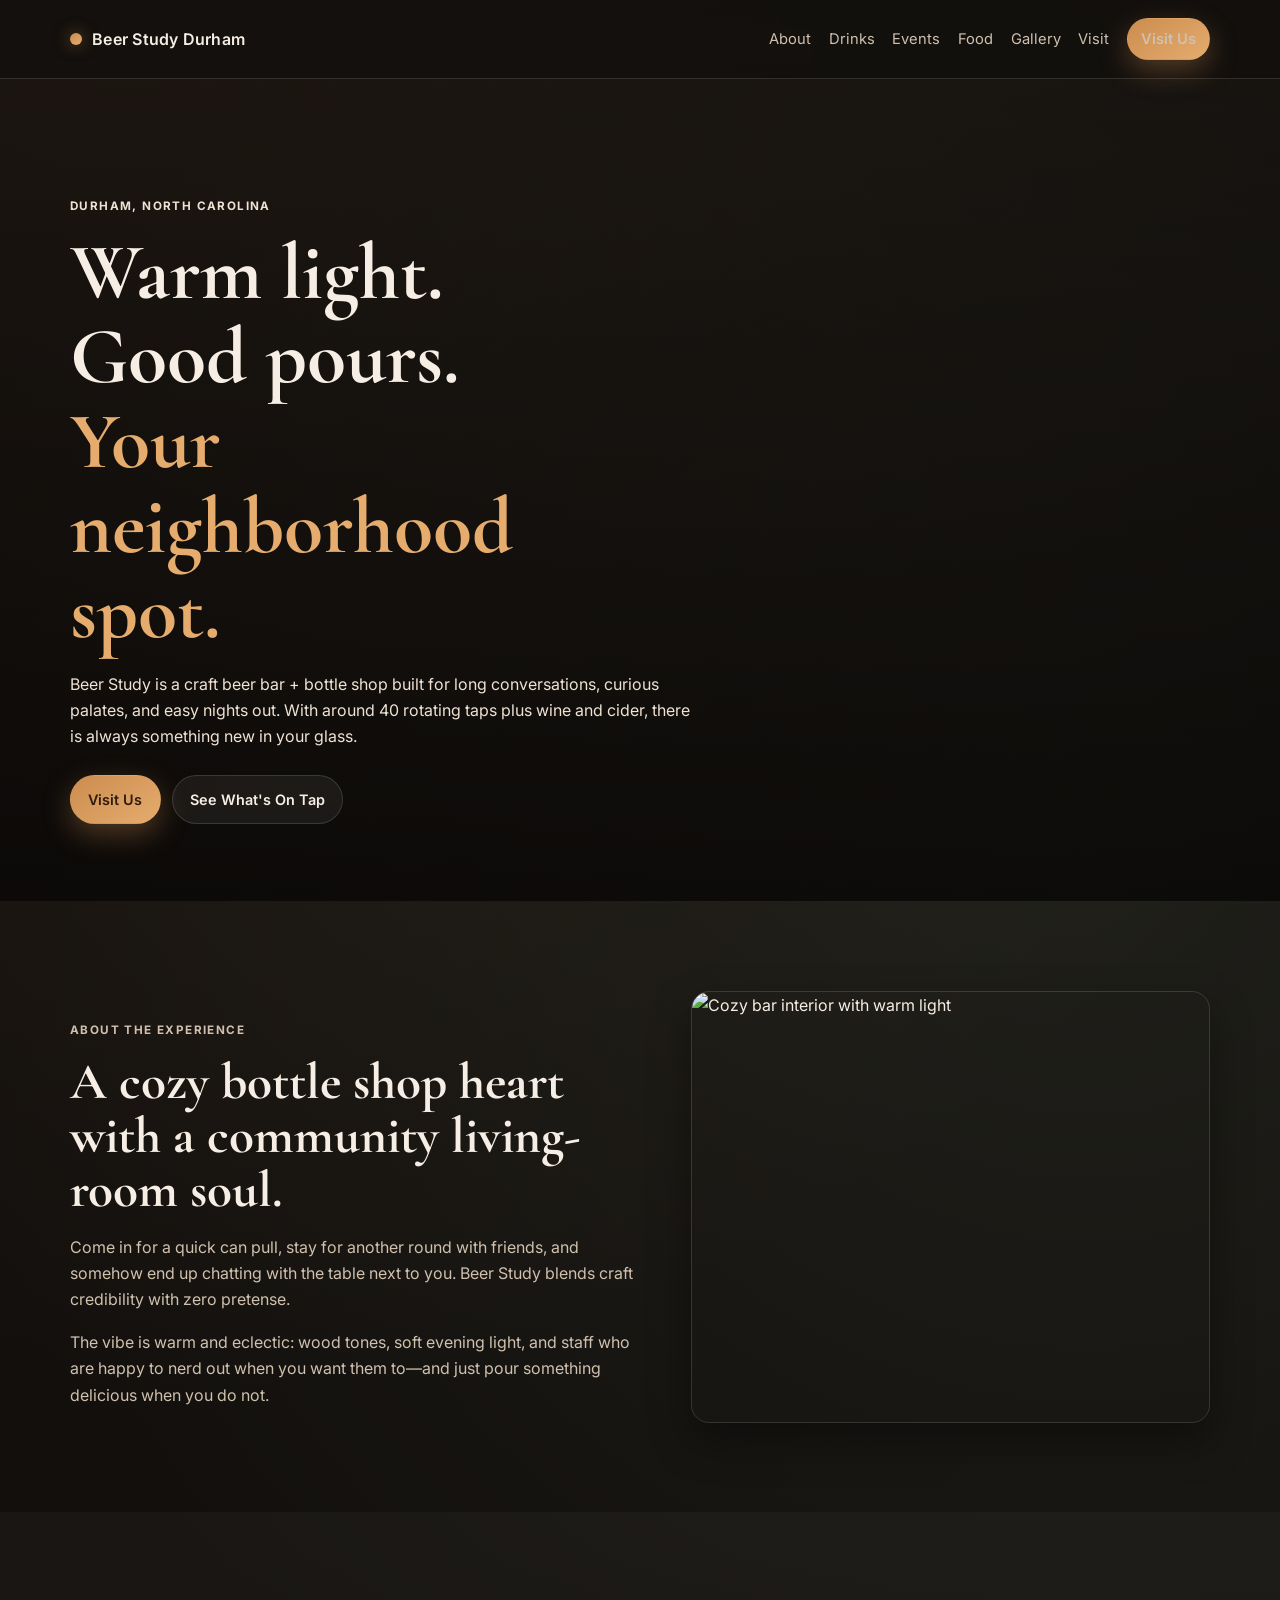
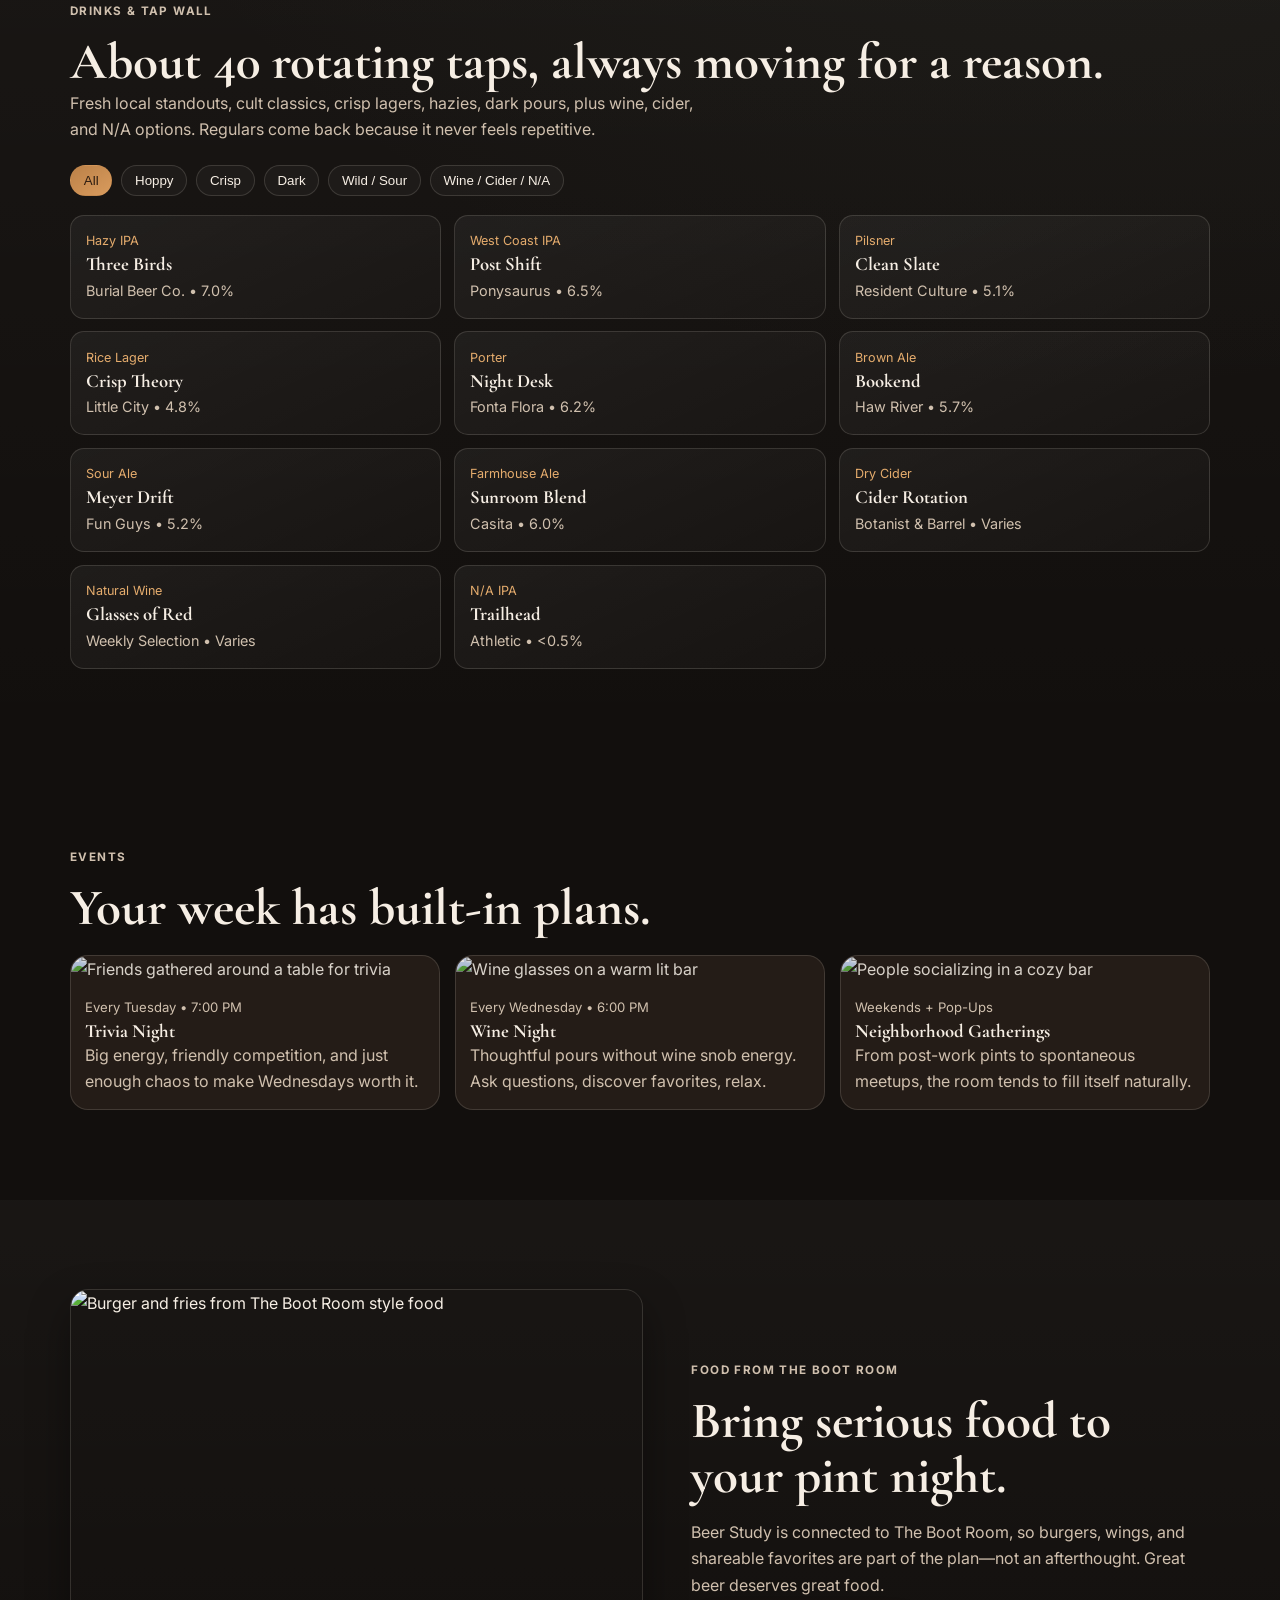
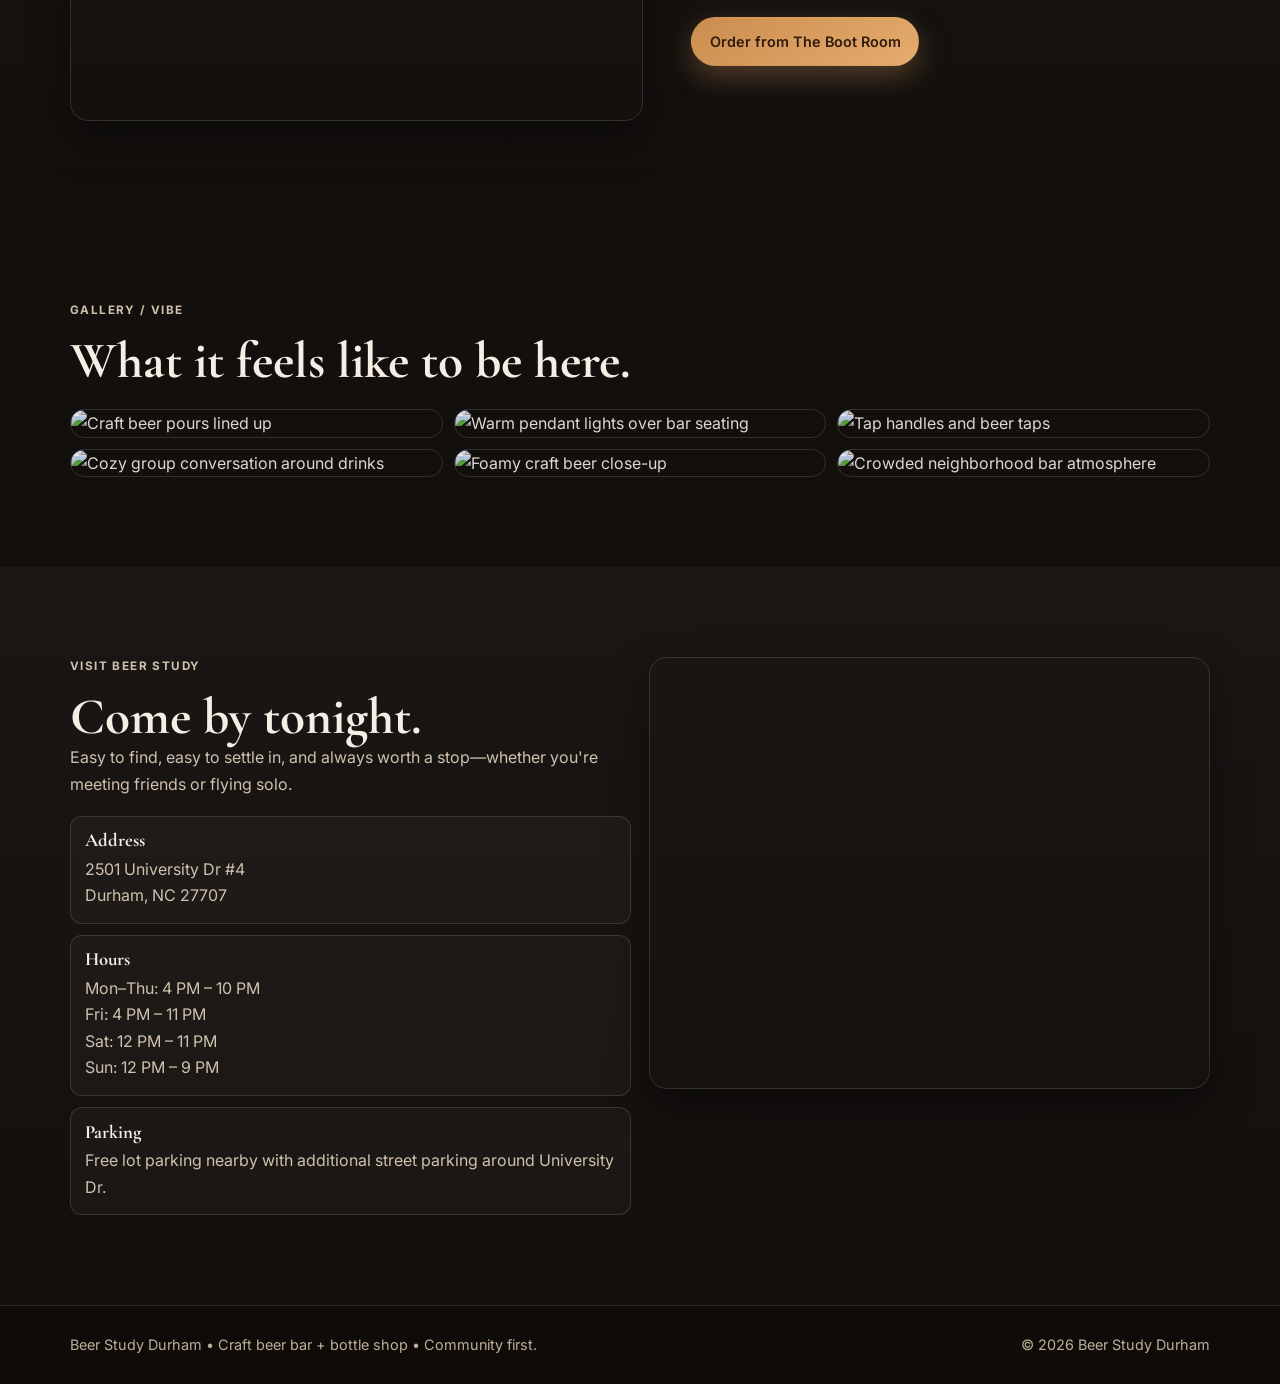
==== commit 550b6f1b: "Redesign Beer Study site with cozy visual storytelling" ====
--- a/index.html
+++ b/index.html
@@ -5,116 +5,109 @@
     <meta name="viewport" content="width=device-width, initial-scale=1.0" />
     <meta
       name="description"
-      content="Beer Study Durham is a craft beer bar + bottle shop with rotating taps, weekly events, and food from The Boot Room next door."
+      content="Beer Study Durham is a cozy craft beer bar + bottle shop with 40 rotating taps, events, and food from The Boot Room."
     />
-    <title>Beer Study Durham | Taproom + Bottle Shop</title>
+    <title>Beer Study Durham | Cozy Craft Bar + Bottle Shop</title>
+
+    <!-- Warm display + clean body typography -->
     <link rel="preconnect" href="https://fonts.googleapis.com" />
     <link rel="preconnect" href="https://fonts.gstatic.com" crossorigin />
     <link
-      href="https://fonts.googleapis.com/css2?family=Space+Grotesk:wght@400;500;600;700&family=Fraunces:opsz,wght@9..144,600;9..144,700&display=swap"
+      href="https://fonts.googleapis.com/css2?family=Cormorant+Garamond:wght@500;600;700&family=Inter:wght@400;500;600;700&display=swap"
       rel="stylesheet"
     />
+
     <link rel="stylesheet" href="styles.css" />
   </head>
   <body>
-    <div class="bg-layer" aria-hidden="true"></div>
-    <div class="grain" aria-hidden="true"></div>
-
     <header class="site-header" id="top">
       <div class="container nav-wrap">
-        <a class="brand" href="#top" aria-label="Beer Study home">
-          <span class="brand-mark"></span>
+        <a class="brand" href="#top" aria-label="Beer Study Durham Home">
+          <span class="brand-dot" aria-hidden="true"></span>
           <span>Beer Study Durham</span>
         </a>
 
         <button class="menu-toggle" aria-expanded="false" aria-label="Open menu">
-          <span></span><span></span>
+          <span></span>
+          <span></span>
         </button>
 
-        <nav class="site-nav" aria-label="Primary">
-          <a href="#vibe">Vibe</a>
-          <a href="#taps">Taps</a>
+        <nav class="site-nav" aria-label="Primary navigation">
+          <a href="#about">About</a>
+          <a href="#drinks">Drinks</a>
           <a href="#events">Events</a>
           <a href="#food">Food</a>
-          <a href="#space">Space</a>
+          <a href="#gallery">Gallery</a>
           <a href="#visit">Visit</a>
-          <a class="btn btn-sm" href="#visit">Plan Tonight</a>
+          <a class="btn btn-sm" href="#visit">Visit Us</a>
         </nav>
       </div>
     </header>
 
     <main>
-      <section class="hero" id="home">
-        <div class="container hero-grid">
-          <div class="hero-copy reveal">
-            <p class="eyebrow">Durham, North Carolina</p>
-            <h1>
-              Not a bar crawl stop.<br />
-              <span>Your favorite stop.</span>
-            </h1>
-            <p>
-              38–40 rotating taps, fridge treasures, zero snob energy. Beer Study is where
-              curious drinkers, neighborhood regulars, and “just one drink” plans all collide.
-            </p>
-            <div class="hero-actions">
-              <a class="btn" href="#visit">Visit Beer Study</a>
-              <a class="btn btn-ghost" href="#taps">See Tap Highlights</a>
-              <a class="btn btn-ghost" href="#events">Tonight's Events</a>
-            </div>
-            <ul class="hero-pills">
-              <li>38–40 Rotating Drafts</li>
-              <li>Beer • Wine • Cider • N/A</li>
-              <li>Food from The Boot Room</li>
-            </ul>
-          </div>
-
-          <aside class="hero-panel reveal">
-            <p class="panel-label">Pour Preview</p>
-            <ul id="heroTapPreview"></ul>
-            <div class="panel-note">
-              <h2>This week at Beer Study</h2>
-              <p>Trivia, wine tasting flights, and live neighborhood energy on repeat.</p>
-            </div>
-          </aside>
-        </div>
-      </section>
-
-      <section class="section" id="vibe">
-        <div class="container section-grid">
+      <!-- HERO -->
+      <section class="hero" id="home" aria-label="Beer Study hero">
+        <div class="hero-overlay" aria-hidden="true"></div>
+        <div class="container hero-content reveal">
+          <p class="eyebrow">Durham, North Carolina</p>
+          <h1>
+            Warm light. Good pours.<br />
+            <span>Your neighborhood spot.</span>
+          </h1>
+          <p>
+            Beer Study is a craft beer bar + bottle shop built for long conversations, curious palates, and
+            easy nights out. With around 40 rotating taps plus wine and cider, there is always something new in
+            your glass.
+          </p>
+          <div class="hero-actions">
+            <a class="btn" href="#visit">Visit Us</a>
+            <a class="btn btn-ghost" href="#drinks">See What's On Tap</a>
+          </div>
+        </div>
+      </section>
+
+      <!-- ABOUT / EXPERIENCE -->
+      <section class="section" id="about">
+        <div class="container two-col">
           <div class="reveal">
-            <p class="eyebrow">About / Vibe</p>
-            <h2>A bottle shop heart with a living-room soul.</h2>
-          </div>
-          <div class="copy-stack reveal">
-            <p>
-              Beer Study was built for people who like flavor, conversation, and discovering
-              something new without feeling quizzed at the bar. Ask for a wild sour, a clean lager,
-              a natural wine, or a no-proof can that still tastes like a real choice.
-            </p>
-            <p>
-              The room is eclectic by design: warm light, odd little details, playlists that never
-              take themselves too seriously, and staff who know what they're pouring.
-            </p>
-          </div>
-        </div>
-      </section>
-
-      <section class="section section-alt" id="taps">
+            <p class="eyebrow">About the Experience</p>
+            <h2>A cozy bottle shop heart with a community living-room soul.</h2>
+            <p>
+              Come in for a quick can pull, stay for another round with friends, and somehow end up chatting with
+              the table next to you. Beer Study blends craft credibility with zero pretense.
+            </p>
+            <p>
+              The vibe is warm and eclectic: wood tones, soft evening light, and staff who are happy to nerd out
+              when you want them to—and just pour something delicious when you do not.
+            </p>
+          </div>
+          <div class="image-card reveal">
+            <img
+              src="https://images.unsplash.com/photo-1514933651103-005eec06c04b?auto=format&fit=crop&w=1400&q=80"
+              alt="Cozy bar interior with warm light"
+              loading="lazy"
+            />
+          </div>
+        </div>
+      </section>
+
+      <!-- DRINKS / TAPS -->
+      <section class="section section-alt" id="drinks">
         <div class="container">
           <div class="section-head reveal">
-            <p class="eyebrow">Tap List / Drink Experience</p>
-            <h2>Rotating on purpose, not for show.</h2>
-            <p>
-              The wall moves fast: local standouts, cult favorites, and style diversity that keeps
-              regulars curious.
-            </p>
-          </div>
-
-          <div class="filter-row reveal" role="tablist" aria-label="Filter taps">
+            <p class="eyebrow">Drinks & Tap Wall</p>
+            <h2>About 40 rotating taps, always moving for a reason.</h2>
+            <p>
+              Fresh local standouts, cult classics, crisp lagers, hazies, dark pours, plus wine, cider, and N/A
+              options. Regulars come back because it never feels repetitive.
+            </p>
+          </div>
+
+          <div class="filter-row reveal" role="tablist" aria-label="Filter beverage styles">
             <button class="chip active" data-filter="all">All</button>
             <button class="chip" data-filter="hoppy">Hoppy</button>
             <button class="chip" data-filter="crisp">Crisp</button>
-            <button class="chip" data-filter="dark">Dark / Malt</button>
+            <button class="chip" data-filter="dark">Dark</button>
             <button class="chip" data-filter="wild">Wild / Sour</button>
             <button class="chip" data-filter="other">Wine / Cider / N/A</button>
           </div>
@@ -123,45 +116,73 @@
         </div>
       </section>
 
+      <!-- EVENTS -->
       <section class="section" id="events">
         <div class="container">
           <div class="section-head reveal">
             <p class="eyebrow">Events</p>
-            <h2>The social calendar is built in.</h2>
+            <h2>Your week has built-in plans.</h2>
           </div>
 
           <div class="event-grid reveal">
             <article class="event-card">
-              <p class="event-meta">Every Tuesday • 7:00 PM</p>
-              <h3>Trivia Night</h3>
-              <p>
-                Teams, bragging rights, and a room that gets louder every round in the best way.
-              </p>
+              <img
+                src="https://images.unsplash.com/photo-1572116469696-31de0f17cc34?auto=format&fit=crop&w=900&q=80"
+                alt="Friends gathered around a table for trivia"
+                loading="lazy"
+              />
+              <div>
+                <p class="event-meta">Every Tuesday • 7:00 PM</p>
+                <h3>Trivia Night</h3>
+                <p>Big energy, friendly competition, and just enough chaos to make Wednesdays worth it.</p>
+              </div>
             </article>
+
             <article class="event-card">
-              <p class="event-meta">Every Wednesday • 6:00 PM</p>
-              <h3>Weekly Wine Tasting</h3>
-              <p>
-                Casual guided pours for people who like wine but hate wine snobbery.
-              </p>
+              <img
+                src="https://images.unsplash.com/photo-1528825871115-3581a5387919?auto=format&fit=crop&w=900&q=80"
+                alt="Wine glasses on a warm lit bar"
+                loading="lazy"
+              />
+              <div>
+                <p class="event-meta">Every Wednesday • 6:00 PM</p>
+                <h3>Wine Night</h3>
+                <p>Thoughtful pours without wine snob energy. Ask questions, discover favorites, relax.</p>
+              </div>
             </article>
+
             <article class="event-card">
-              <p class="event-meta">Fridays + Weekends</p>
-              <h3>Community Hangouts</h3>
-              <p>Pop-ins, meetups, and the "one more round" energy that defines the space.</p>
+              <img
+                src="https://images.unsplash.com/photo-1516450360452-9312f5e86fc7?auto=format&fit=crop&w=900&q=80"
+                alt="People socializing in a cozy bar"
+                loading="lazy"
+              />
+              <div>
+                <p class="event-meta">Weekends + Pop-Ups</p>
+                <h3>Neighborhood Gatherings</h3>
+                <p>From post-work pints to spontaneous meetups, the room tends to fill itself naturally.</p>
+              </div>
             </article>
           </div>
         </div>
       </section>
 
+      <!-- FOOD / BOOT ROOM -->
       <section class="section section-alt" id="food">
-        <div class="container food-grid reveal">
-          <div>
-            <p class="eyebrow">Food Integration</p>
-            <h2>The Boot Room next door. Your meal, handled.</h2>
-            <p>
-              Order stacked burgers, wings, and shareables from The Boot Room while you settle into
-              a pint. Same night, same vibe, no logistical gymnastics.
+        <div class="container two-col food-layout">
+          <div class="image-card reveal">
+            <img
+              src="https://images.unsplash.com/photo-1568901346375-23c9450c58cd?auto=format&fit=crop&w=1400&q=80"
+              alt="Burger and fries from The Boot Room style food"
+              loading="lazy"
+            />
+          </div>
+          <div class="reveal">
+            <p class="eyebrow">Food from The Boot Room</p>
+            <h2>Bring serious food to your pint night.</h2>
+            <p>
+              Beer Study is connected to The Boot Room, so burgers, wings, and shareable favorites are part of
+              the plan—not an afterthought. Great beer deserves great food.
             </p>
             <a
               class="btn"
@@ -171,47 +192,35 @@
               >Order from The Boot Room</a
             >
           </div>
-          <div class="feature-stack">
-            <article>
-              <h3>Pairing-friendly menu</h3>
-              <p>Big flavors built to stand up to IPAs, lagers, stouts, and cider.</p>
-            </article>
-            <article>
-              <h3>Group-ready by default</h3>
-              <p>From solo stools to large tables, ordering stays easy.</p>
-            </article>
-            <article>
-              <h3>No seat-hopping required</h3>
-              <p>Grab food without interrupting your night.</p>
-            </article>
-          </div>
-        </div>
-      </section>
-
-      <section class="section" id="space">
+        </div>
+      </section>
+
+      <!-- GALLERY / VIBE -->
+      <section class="section" id="gallery">
         <div class="container">
           <div class="section-head reveal">
-            <p class="eyebrow">Space / Atmosphere</p>
-            <h2>Dim glow, odd details, good people.</h2>
-          </div>
-          <div class="space-grid reveal">
-            <div class="space-card"><span>Low light, warm wood, and eclectic corners that invite long hangs.</span></div>
-            <div class="space-card"><span>A mix of regulars, first-timers, dates, and post-work crews.</span></div>
-            <div class="space-card"><span>Knowledgeable staff who can nerd out—or just pour you something great.</span></div>
-            <div class="space-card"><span>Music and mood dialed in for conversation, not shouting.</span></div>
-          </div>
-        </div>
-      </section>
-
+            <p class="eyebrow">Gallery / Vibe</p>
+            <h2>What it feels like to be here.</h2>
+          </div>
+          <div class="gallery-grid reveal">
+            <figure><img src="https://images.unsplash.com/photo-1514362545857-3bc16c4c7d1b?auto=format&fit=crop&w=1200&q=80" alt="Craft beer pours lined up" loading="lazy" /></figure>
+            <figure><img src="https://images.unsplash.com/photo-1470337458703-46ad1756a187?auto=format&fit=crop&w=1200&q=80" alt="Warm pendant lights over bar seating" loading="lazy" /></figure>
+            <figure><img src="https://images.unsplash.com/photo-1544145945-f90425340c7e?auto=format&fit=crop&w=1200&q=80" alt="Tap handles and beer taps" loading="lazy" /></figure>
+            <figure><img src="https://images.unsplash.com/photo-1517248135467-4c7edcad34c4?auto=format&fit=crop&w=1200&q=80" alt="Cozy group conversation around drinks" loading="lazy" /></figure>
+            <figure><img src="https://images.unsplash.com/photo-1551024601-bec78aea704b?auto=format&fit=crop&w=1200&q=80" alt="Foamy craft beer close-up" loading="lazy" /></figure>
+            <figure><img src="https://images.unsplash.com/photo-1424847651672-bf20a4b0982b?auto=format&fit=crop&w=1200&q=80" alt="Crowded neighborhood bar atmosphere" loading="lazy" /></figure>
+          </div>
+        </div>
+      </section>
+
+      <!-- VISIT -->
       <section class="section section-alt" id="visit">
         <div class="container visit-grid reveal">
           <div>
-            <p class="eyebrow">Visit</p>
-            <h2>Come thirsty. Leave with a new favorite.</h2>
-            <p class="visit-copy">
-              Whether it's a quick bottle run or an all-night catch-up, Beer Study makes it easy to
-              land and stay awhile.
-            </p>
+            <p class="eyebrow">Visit Beer Study</p>
+            <h2>Come by tonight.</h2>
+            <p>Easy to find, easy to settle in, and always worth a stop—whether you're meeting friends or flying solo.</p>
+
             <div class="visit-cards">
               <article class="visit-card">
                 <h3>Address</h3>
@@ -220,31 +229,22 @@
               <article class="visit-card">
                 <h3>Hours</h3>
                 <p>
-                  Sun: 10:00 AM–10:00 PM<br />
-                  Mon–Wed: 11:30 AM–10:00 PM<br />
-                  Thu–Fri: 11:30 AM–11:00 PM<br />
-                  Sat: 10:00 AM–11:00 PM
+                  Mon–Thu: 4 PM – 10 PM<br />
+                  Fri: 4 PM – 11 PM<br />
+                  Sat: 12 PM – 11 PM<br />
+                  Sun: 12 PM – 9 PM
                 </p>
               </article>
               <article class="visit-card">
                 <h3>Parking</h3>
-                <p>On-site lot in front, plus nearby overflow. Rideshare drop-off is straightforward.</p>
+                <p>Free lot parking nearby with additional street parking around University Dr.</p>
               </article>
             </div>
-            <div class="hero-actions">
-              <a
-                class="btn"
-                href="https://maps.google.com/?q=2501+University+Dr+%234,+Durham,+NC+27707"
-                target="_blank"
-                rel="noopener noreferrer"
-                >Get Directions</a
-              >
-              <a class="btn btn-ghost" href="tel:+19842197538">Call (984) 219-7538</a>
-            </div>
-          </div>
-          <div class="map-wrap" aria-label="Map to Beer Study">
+          </div>
+
+          <div class="map-wrap">
             <iframe
-              title="Beer Study Durham map"
+              title="Map to Beer Study Durham"
               src="https://www.google.com/maps?q=2501+University+Dr+%234,+Durham,+NC+27707&output=embed"
               loading="lazy"
               referrerpolicy="no-referrer-when-downgrade"
@@ -256,8 +256,8 @@
 
     <footer class="site-footer">
       <div class="container footer-wrap">
-        <p>© <span id="year"></span> Beer Study Durham — Fresh pours, good weird vibes, solid company.</p>
-        <a href="https://www.instagram.com/beerstudydurham/" target="_blank" rel="noopener noreferrer">@beerstudydurham</a>
+        <p>Beer Study Durham • Craft beer bar + bottle shop • Community first.</p>
+        <p>© <span id="year"></span> Beer Study Durham</p>
       </div>
     </footer>
 
--- a/styles.css
+++ b/styles.css
@@ -1,15 +1,15 @@
 :root {
-  --bg: #0d0b0a;
-  --bg-elev: #171312;
-  --bg-soft: #1f1916;
-  --text: #f6efe5;
-  --muted: #c6b7a7;
-  --amber: #dc8d3e;
-  --cream: #ecd9bd;
-  --green: #637767;
-  --line: rgba(255, 244, 229, 0.16);
-  --radius: 1rem;
-  --shadow: 0 20px 50px rgba(0, 0, 0, 0.35);
+  --bg: #120f0d;
+  --bg-soft: #1d1713;
+  --surface: #241c17;
+  --text: #f6eee4;
+  --muted: #d0c0ae;
+  --amber: #cb8d4f;
+  --amber-bright: #e5ac6d;
+  --green: #667660;
+  --line: rgba(246, 238, 228, 0.14);
+  --shadow: 0 18px 42px rgba(0, 0, 0, 0.38);
+  --radius: 18px;
 }
 
 * {
@@ -22,20 +22,19 @@
 
 body {
   margin: 0;
-  font-family: "Space Grotesk", Inter, system-ui, sans-serif;
-  background: var(--bg);
+  font-family: "Inter", system-ui, sans-serif;
+  background: radial-gradient(circle at 10% 0%, rgba(203, 141, 79, 0.1), transparent 30%),
+    radial-gradient(circle at 85% 18%, rgba(102, 118, 96, 0.16), transparent 30%), var(--bg);
   color: var(--text);
-  line-height: 1.6;
-  overflow-x: hidden;
+  line-height: 1.65;
 }
 
 h1,
 h2,
 h3 {
+  font-family: "Cormorant Garamond", Georgia, serif;
+  line-height: 1.06;
   margin: 0;
-  line-height: 1.1;
-  font-family: "Fraunces", Georgia, serif;
-  letter-spacing: -0.015em;
 }
 
 p {
@@ -52,39 +51,37 @@
   margin-inline: auto;
 }
 
-.bg-layer {
-  position: fixed;
-  inset: 0;
-  z-index: -2;
-  background: radial-gradient(circle at 10% 0%, rgba(220, 141, 62, 0.18), transparent 30%),
-    radial-gradient(circle at 80% 10%, rgba(99, 119, 103, 0.2), transparent 32%),
-    radial-gradient(circle at 50% 90%, rgba(236, 217, 189, 0.08), transparent 42%), var(--bg);
-}
-
-.grain {
-  position: fixed;
-  inset: 0;
-  z-index: -1;
-  pointer-events: none;
-  opacity: 0.07;
-  background-image: radial-gradient(#fff 0.5px, transparent 0.5px);
-  background-size: 3px 3px;
+.section {
+  padding: clamp(3.8rem, 7vw, 7rem) 0;
+}
+
+.section-alt {
+  background: linear-gradient(to bottom, rgba(255, 255, 255, 0.03), rgba(255, 255, 255, 0));
+}
+
+.eyebrow {
+  text-transform: uppercase;
+  letter-spacing: 0.12em;
+  color: var(--green);
+  font-weight: 700;
+  font-size: 0.73rem;
+  margin-bottom: 0.9rem;
 }
 
 .site-header {
   position: sticky;
   top: 0;
-  z-index: 40;
-  backdrop-filter: blur(12px);
+  z-index: 50;
+  background: rgba(18, 15, 13, 0.88);
+  backdrop-filter: blur(10px);
   border-bottom: 1px solid var(--line);
-  background: rgba(13, 11, 10, 0.8);
 }
 
 .nav-wrap {
-  min-height: 4.8rem;
+  min-height: 4.9rem;
   display: flex;
-  align-items: center;
   justify-content: space-between;
+  align-items: center;
   gap: 1rem;
 }
 
@@ -93,16 +90,15 @@
   align-items: center;
   gap: 0.6rem;
   font-weight: 600;
-  font-size: 0.95rem;
-  letter-spacing: 0.02em;
-}
-
-.brand-mark {
-  width: 0.85rem;
-  height: 0.85rem;
+  letter-spacing: 0.015em;
+}
+
+.brand-dot {
+  width: 0.78rem;
+  aspect-ratio: 1;
   border-radius: 999px;
-  background: linear-gradient(145deg, var(--amber), #f0b05f);
-  box-shadow: 0 0 18px rgba(220, 141, 62, 0.7);
+  background: linear-gradient(145deg, var(--amber), var(--amber-bright));
+  box-shadow: 0 0 16px rgba(203, 141, 79, 0.55);
 }
 
 .site-nav {
@@ -114,7 +110,7 @@
 .site-nav a {
   color: var(--muted);
   font-size: 0.92rem;
-  transition: 200ms ease;
+  transition: color 170ms ease;
 }
 
 .site-nav a:hover,
@@ -125,185 +121,131 @@
 .menu-toggle {
   display: none;
   border: 0;
+  padding: 0;
   background: transparent;
 }
 
 .menu-toggle span {
   display: block;
-  width: 1.4rem;
+  width: 1.5rem;
   height: 2px;
   margin: 4px 0;
   background: var(--text);
 }
 
-.section {
-  padding: clamp(3.6rem, 7vw, 7rem) 0;
-}
-
-.section-alt {
-  background: linear-gradient(to bottom, rgba(255, 255, 255, 0.02), rgba(255, 255, 255, 0));
-}
-
-.hero {
-  min-height: calc(100vh - 4.8rem);
-  display: grid;
-  align-items: center;
-}
-
-.hero-grid {
-  display: grid;
-  grid-template-columns: 1.2fr 0.8fr;
-  gap: clamp(1rem, 4vw, 3rem);
-  align-items: end;
-}
-
-.eyebrow {
-  text-transform: uppercase;
-  letter-spacing: 0.14em;
-  font-size: 0.75rem;
-  font-weight: 600;
-  color: var(--green);
-  margin-bottom: 0.8rem;
-}
-
-.hero h1 {
-  font-size: clamp(2.2rem, 6vw, 4.7rem);
-  max-width: 12ch;
-}
-
-.hero h1 span {
-  color: var(--amber);
-}
-
-.hero-copy p {
-  max-width: 54ch;
-  color: var(--muted);
-  margin-top: 1.1rem;
-}
-
-.hero-actions {
-  margin-top: 1.5rem;
-  display: flex;
-  gap: 0.7rem;
-  flex-wrap: wrap;
-}
-
 .btn {
+  display: inline-flex;
+  align-items: center;
+  justify-content: center;
+  border-radius: 999px;
   border: 1px solid transparent;
-  border-radius: 999px;
-  padding: 0.72rem 1.05rem;
-  background: linear-gradient(145deg, var(--amber), #f0ab52);
-  color: #2a1709;
+  padding: 0.72rem 1.08rem;
   font-weight: 600;
   font-size: 0.9rem;
-  transition: transform 180ms ease, box-shadow 180ms ease, filter 180ms ease;
-  box-shadow: 0 10px 28px rgba(220, 141, 62, 0.35);
+  color: #2f1c0e;
+  background: linear-gradient(145deg, var(--amber), var(--amber-bright));
+  box-shadow: 0 10px 28px rgba(203, 141, 79, 0.35);
+  transition: transform 180ms ease, filter 180ms ease;
 }
 
 .btn:hover {
   transform: translateY(-2px);
-  filter: brightness(1.05);
+  filter: brightness(1.04);
 }
 
 .btn-ghost {
-  background: transparent;
+  background: rgba(255, 255, 255, 0.06);
+  color: var(--text);
   border-color: var(--line);
   box-shadow: none;
-  color: var(--text);
 }
 
 .btn-sm {
-  padding: 0.5rem 0.85rem;
-}
-
-.hero-pills {
-  list-style: none;
-  margin: 1.2rem 0 0;
-  padding: 0;
+  padding: 0.48rem 0.82rem;
+}
+
+.hero {
+  min-height: calc(100vh - 4.9rem);
+  position: relative;
+  display: grid;
+  align-items: end;
+  background-image: url("https://images.unsplash.com/photo-1516997121675-4c2d1684aa3e?auto=format&fit=crop&w=2000&q=80");
+  background-size: cover;
+  background-position: center;
+}
+
+.hero-overlay {
+  position: absolute;
+  inset: 0;
+  background: linear-gradient(to top, rgba(10, 8, 7, 0.86), rgba(18, 15, 13, 0.45));
+}
+
+.hero-content {
+  position: relative;
+  z-index: 1;
+  padding-bottom: clamp(2.3rem, 6vw, 5rem);
+}
+
+.hero h1 {
+  font-size: clamp(2.3rem, 6.3vw, 5rem);
+  max-width: 11ch;
+}
+
+.hero h1 span {
+  color: var(--amber-bright);
+}
+
+.hero p {
+  margin-top: 1rem;
+  color: #efe2d3;
+  max-width: 62ch;
+}
+
+.hero-actions {
+  margin-top: 1.6rem;
   display: flex;
   flex-wrap: wrap;
-  gap: 0.6rem;
-}
-
-.hero-pills li {
-  font-size: 0.8rem;
-  border: 1px solid var(--line);
-  border-radius: 999px;
-  padding: 0.36rem 0.72rem;
-  background: rgba(255, 255, 255, 0.03);
-  color: #d9ccbe;
-}
-
-.hero-panel {
-  border: 1px solid var(--line);
+  gap: 0.7rem;
+}
+
+.two-col {
+  display: grid;
+  grid-template-columns: 1.05fr 0.95fr;
+  gap: clamp(1.2rem, 4vw, 3rem);
+  align-items: center;
+}
+
+.two-col p {
+  color: var(--muted);
+  margin-top: 1rem;
+}
+
+h2 {
+  font-size: clamp(2rem, 4vw, 3.3rem);
+}
+
+.image-card {
   border-radius: var(--radius);
-  background: linear-gradient(165deg, rgba(255, 255, 255, 0.05), rgba(255, 255, 255, 0.02));
-  padding: 1.1rem;
+  overflow: hidden;
+  border: 1px solid var(--line);
   box-shadow: var(--shadow);
 }
 
-.panel-label {
-  margin: 0;
-  font-size: 0.75rem;
-  text-transform: uppercase;
-  letter-spacing: 0.12em;
-  color: var(--cream);
-}
-
-.hero-panel ul {
-  list-style: none;
-  padding: 0;
-  margin: 0.7rem 0 1rem;
-  display: grid;
-  gap: 0.55rem;
-}
-
-.hero-panel li {
-  border: 1px solid var(--line);
-  border-radius: 0.7rem;
-  padding: 0.65rem;
-  background: rgba(255, 255, 255, 0.02);
-}
-
-.panel-note {
-  border-top: 1px dashed var(--line);
-  padding-top: 0.8rem;
-}
-
-.panel-note h2 {
-  font-size: 1.2rem;
-  margin-bottom: 0.35rem;
-}
-
-.panel-note p {
-  color: var(--muted);
-  font-size: 0.92rem;
-}
-
-.section-grid {
-  display: grid;
-  grid-template-columns: 1fr 1fr;
-  gap: 2rem;
-}
-
-.section-head h2,
-.section-grid h2 {
-  font-size: clamp(1.9rem, 4vw, 3rem);
-  max-width: 18ch;
-}
-
-.section-head p,
-.copy-stack p {
-  color: var(--muted);
-}
-
-.copy-stack {
-  display: grid;
-  gap: 1rem;
+.image-card img {
+  display: block;
+  width: 100%;
+  height: 100%;
+  object-fit: cover;
+  min-height: 430px;
+}
+
+.section-head p {
+  color: var(--muted);
+  max-width: 65ch;
 }
 
 .filter-row {
-  margin: 1.5rem 0 1.2rem;
+  margin-top: 1.4rem;
   display: flex;
   flex-wrap: wrap;
   gap: 0.55rem;
@@ -311,154 +253,176 @@
 
 .chip {
   border: 1px solid var(--line);
-  color: var(--muted);
-  background: transparent;
+  background: rgba(255, 255, 255, 0.03);
+  color: var(--text);
   border-radius: 999px;
-  padding: 0.43rem 0.82rem;
+  padding: 0.43rem 0.8rem;
   cursor: pointer;
-  transition: 180ms ease;
-}
-
-.chip:hover,
+}
+
 .chip.active {
-  color: #2a1709;
+  background: linear-gradient(145deg, #bb8148, #d99b5d);
+  color: #2d1c10;
   border-color: transparent;
-  background: var(--cream);
 }
 
 .tap-grid {
-  display: grid;
-  grid-template-columns: repeat(auto-fit, minmax(210px, 1fr));
+  margin-top: 1.2rem;
+  display: grid;
+  grid-template-columns: repeat(3, minmax(0, 1fr));
   gap: 0.8rem;
 }
 
 .tap-card {
-  position: relative;
-  overflow: hidden;
-  border: 1px solid var(--line);
-  border-radius: 0.9rem;
-  background: var(--bg-elev);
-  padding: 0.92rem;
-  transition: 200ms ease;
-}
-
-.tap-card::before {
-  content: "";
-  position: absolute;
-  inset: 0;
-  background: linear-gradient(145deg, rgba(220, 141, 62, 0.16), transparent 45%);
-  opacity: 0;
-  transition: 200ms ease;
+  border: 1px solid var(--line);
+  border-radius: 14px;
+  background: linear-gradient(155deg, rgba(255, 255, 255, 0.05), rgba(255, 255, 255, 0.02));
+  padding: 0.95rem;
+  transition: transform 180ms ease;
 }
 
 .tap-card:hover {
-  transform: translateY(-3px);
-  border-color: rgba(220, 141, 62, 0.5);
-}
-
-.tap-card:hover::before {
-  opacity: 1;
+  transform: translateY(-2px);
 }
 
 .tap-style {
-  color: var(--green);
-  text-transform: uppercase;
-  letter-spacing: 0.08em;
-  font-size: 0.74rem;
+  font-size: 0.79rem;
+  color: var(--amber-bright);
+  margin-bottom: 0.2rem;
 }
 
 .tap-meta {
-  color: var(--muted);
-  font-size: 0.88rem;
-}
-
-.event-grid,
-.space-grid {
-  display: grid;
-  grid-template-columns: repeat(auto-fit, minmax(220px, 1fr));
+  margin-top: 0.24rem;
+  color: var(--muted);
+  font-size: 0.9rem;
+}
+
+.event-grid {
+  margin-top: 1.2rem;
+  display: grid;
+  grid-template-columns: repeat(3, minmax(0, 1fr));
   gap: 0.9rem;
 }
 
-.event-card,
-.feature-stack article,
-.visit-card,
-.space-card {
-  border: 1px solid var(--line);
-  border-radius: 0.9rem;
-  background: rgba(255, 255, 255, 0.03);
-  padding: 1rem;
-}
-
-.event-meta {
-  text-transform: uppercase;
-  letter-spacing: 0.08em;
-  color: var(--amber);
-  font-size: 0.74rem;
-  margin-bottom: 0.5rem;
-}
-
-.food-grid,
-.visit-grid {
-  display: grid;
-  grid-template-columns: 1.05fr 0.95fr;
-  gap: 1rem;
-}
-
-.feature-stack,
-.visit-cards {
-  display: grid;
-  gap: 0.7rem;
-}
-
-.space-card {
-  min-height: 160px;
-  display: grid;
-  align-items: end;
-  background: linear-gradient(160deg, rgba(99, 119, 103, 0.18), rgba(220, 141, 62, 0.06));
-}
-
-.space-card span {
-  font-family: "Fraunces", serif;
-  font-size: 1.04rem;
-}
-
-.visit-copy {
-  color: var(--muted);
-  margin: 0.8rem 0 1rem;
-}
-
-.map-wrap {
-  min-height: 420px;
+.event-card {
   border: 1px solid var(--line);
   border-radius: var(--radius);
   overflow: hidden;
+  background: var(--surface);
+}
+
+.event-card img {
+  width: 100%;
+  height: 180px;
+  object-fit: cover;
+  filter: saturate(0.92) brightness(0.88);
+}
+
+.event-card div {
+  padding: 0.9rem;
+}
+
+.event-meta {
+  color: var(--amber-bright);
+  font-size: 0.82rem;
+  margin-bottom: 0.25rem;
+}
+
+.event-card p {
+  color: var(--muted);
+}
+
+.food-layout .btn {
+  margin-top: 1.2rem;
+}
+
+.gallery-grid {
+  margin-top: 1.3rem;
+  display: grid;
+  grid-template-columns: repeat(3, minmax(0, 1fr));
+  gap: 0.7rem;
+}
+
+.gallery-grid figure {
+  margin: 0;
+  border-radius: 14px;
+  overflow: hidden;
+  border: 1px solid var(--line);
+}
+
+.gallery-grid img {
+  width: 100%;
+  height: 230px;
+  object-fit: cover;
+  transition: transform 350ms ease;
+  filter: brightness(0.9);
+}
+
+.gallery-grid figure:hover img {
+  transform: scale(1.05);
+}
+
+.visit-grid {
+  display: grid;
+  grid-template-columns: 1fr 1fr;
+  gap: 1.1rem;
+  align-items: start;
+}
+
+.visit-grid p {
+  color: var(--muted);
+}
+
+.visit-cards {
+  margin-top: 1.15rem;
+  display: grid;
+  gap: 0.7rem;
+}
+
+.visit-card {
+  border: 1px solid var(--line);
+  border-radius: 12px;
+  padding: 0.9rem;
+  background: rgba(255, 255, 255, 0.03);
+}
+
+.visit-card h3 {
+  margin-bottom: 0.3rem;
+}
+
+.map-wrap {
+  border-radius: var(--radius);
+  overflow: hidden;
+  border: 1px solid var(--line);
+  box-shadow: var(--shadow);
 }
 
 .map-wrap iframe {
   width: 100%;
-  height: 100%;
+  min-height: 430px;
   border: 0;
+  display: block;
 }
 
 .site-footer {
   border-top: 1px solid var(--line);
-  padding: 1.1rem 0 1.5rem;
+  background: #0e0b09;
 }
 
 .footer-wrap {
+  min-height: 4.9rem;
   display: flex;
-  align-items: center;
   justify-content: space-between;
+  align-items: center;
   gap: 0.8rem;
-  flex-wrap: wrap;
-  color: var(--muted);
-  font-size: 0.85rem;
+  color: #bfae99;
+  font-size: 0.9rem;
 }
 
 .reveal {
   opacity: 0;
-  transform: translateY(18px);
-  transition: opacity 600ms ease, transform 600ms ease;
+  transform: translateY(16px);
+  transition: opacity 520ms ease, transform 520ms ease;
 }
 
 .reveal.visible {
@@ -466,43 +430,54 @@
   transform: translateY(0);
 }
 
-@media (max-width: 920px) {
+@media (max-width: 980px) {
+  .two-col,
+  .event-grid,
+  .visit-grid,
+  .tap-grid,
+  .gallery-grid {
+    grid-template-columns: 1fr 1fr;
+  }
+}
+
+@media (max-width: 780px) {
   .menu-toggle {
-    display: block;
+    display: inline-block;
   }
 
   .site-nav {
     position: absolute;
-    right: 1rem;
-    top: 4.2rem;
-    min-width: 210px;
-    border: 1px solid var(--line);
-    border-radius: 0.8rem;
-    padding: 0.9rem;
-    display: grid;
-    gap: 0.55rem;
-    background: rgba(13, 11, 10, 0.95);
-    transform: scale(0.96);
-    transform-origin: top right;
-    opacity: 0;
-    pointer-events: none;
-    transition: 200ms ease;
+    top: 4.9rem;
+    left: 0;
+    right: 0;
+    background: #120f0d;
+    border-bottom: 1px solid var(--line);
+    padding: 1rem 4vw;
+    display: none;
+    flex-direction: column;
+    align-items: flex-start;
   }
 
   .site-nav.open {
-    opacity: 1;
-    pointer-events: auto;
-    transform: scale(1);
-  }
-
-  .hero-grid,
-  .section-grid,
-  .food-grid,
-  .visit-grid {
+    display: flex;
+  }
+
+  .two-col,
+  .event-grid,
+  .visit-grid,
+  .tap-grid,
+  .gallery-grid {
     grid-template-columns: 1fr;
   }
 
-  .map-wrap {
-    min-height: 320px;
-  }
-}
+  .image-card img,
+  .map-wrap iframe {
+    min-height: 300px;
+  }
+
+  .footer-wrap {
+    padding: 0.8rem 0;
+    flex-direction: column;
+    align-items: flex-start;
+  }
+}
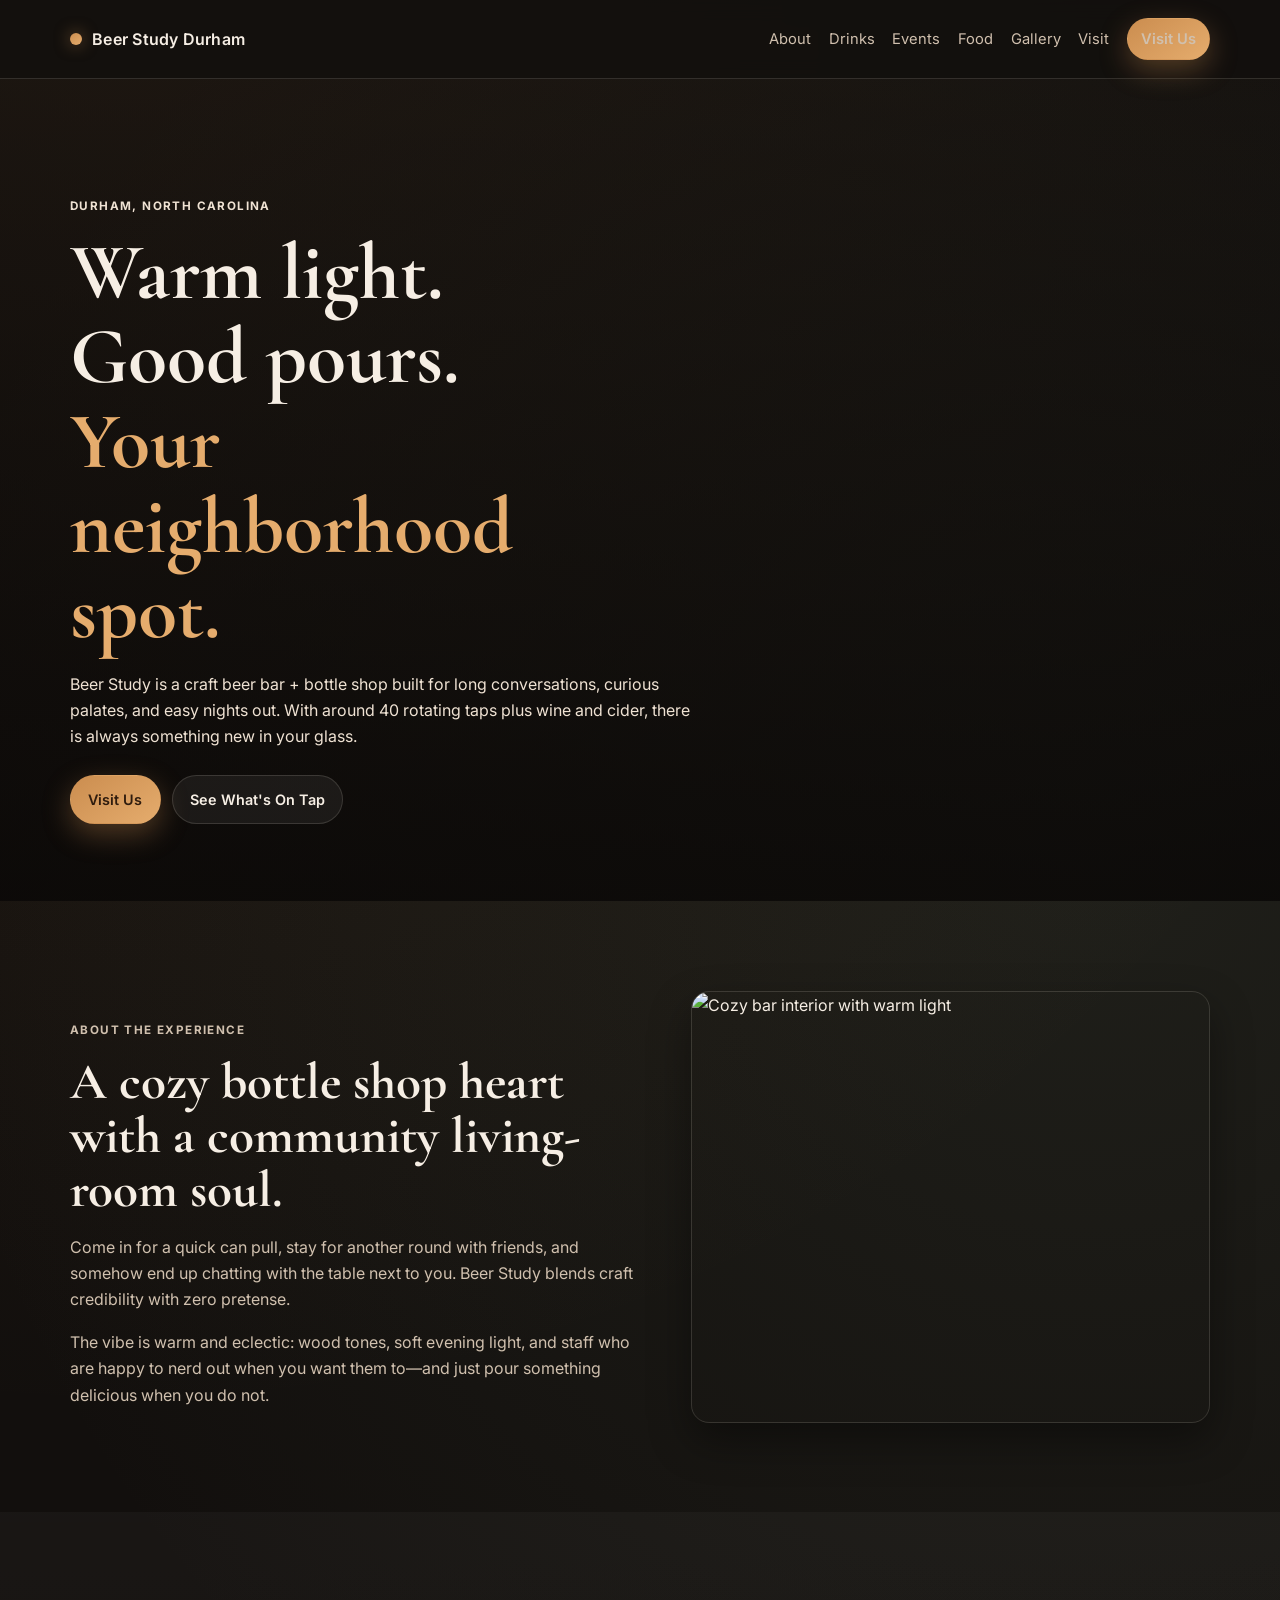
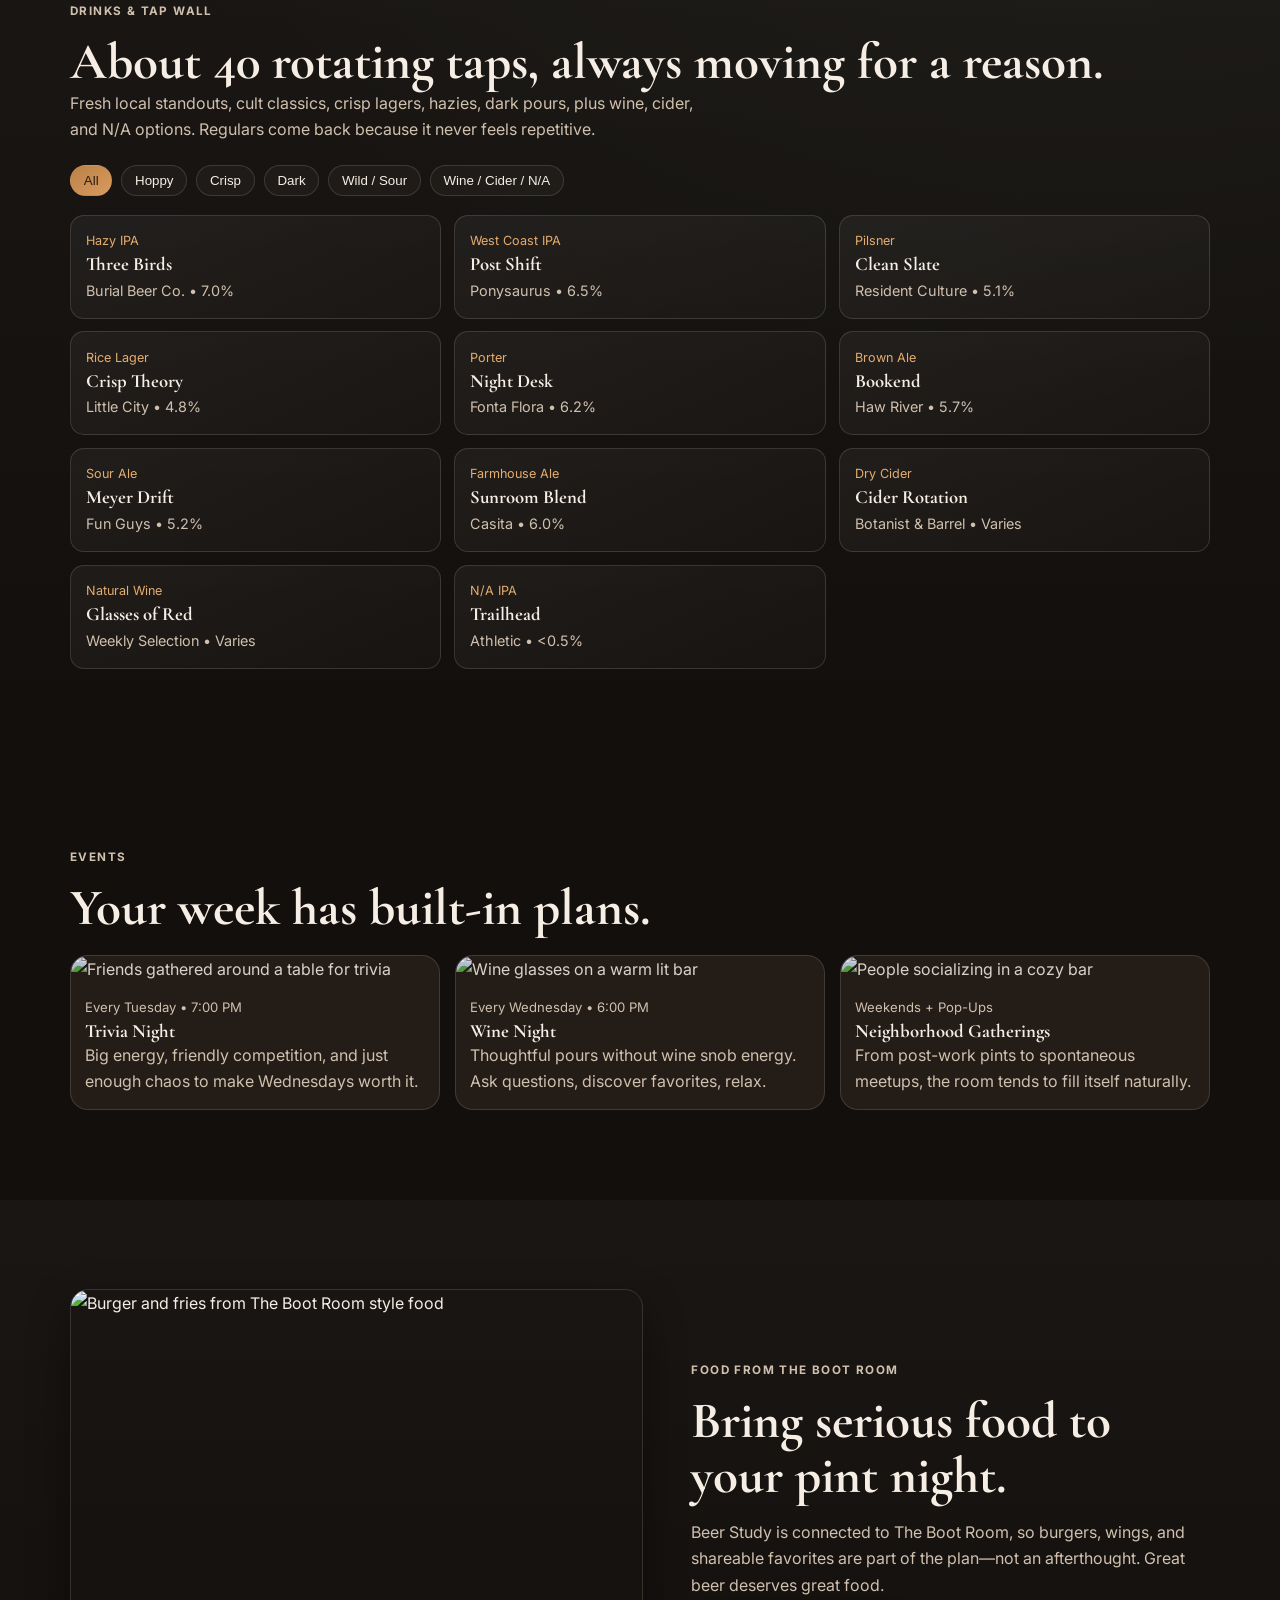
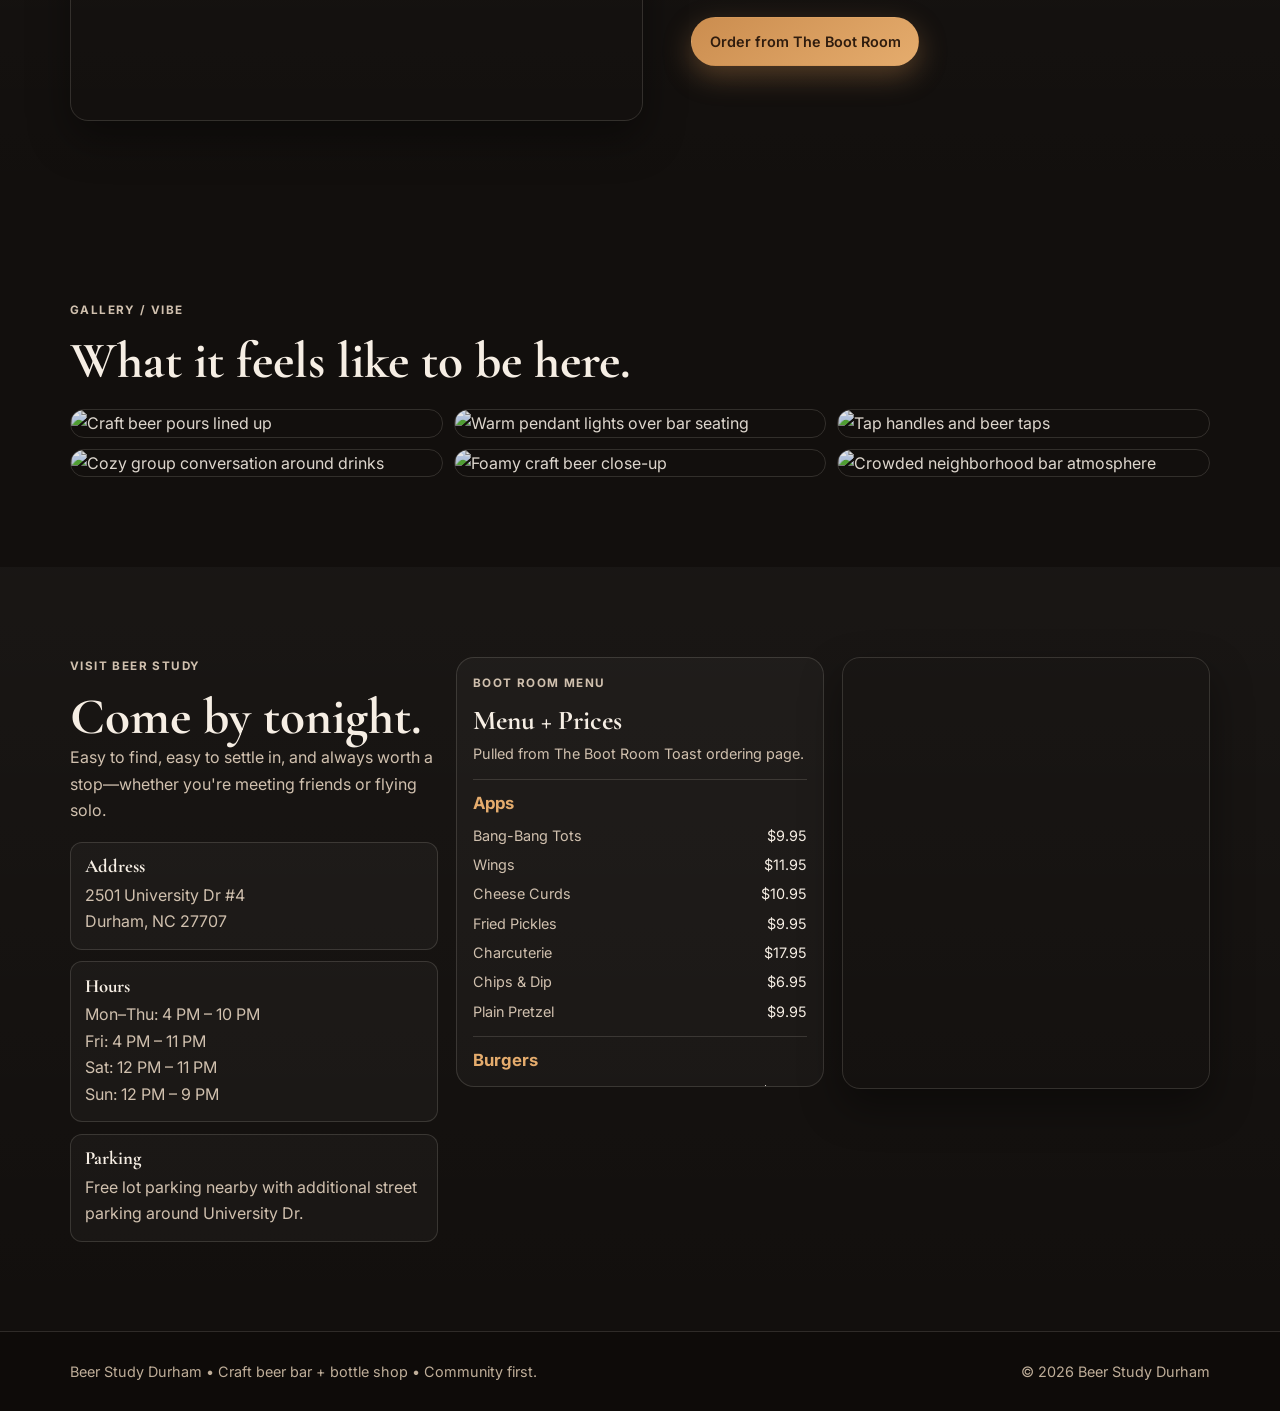
==== commit 8c1974c2: "Add Boot Room menu snapshot with prices beside Visit section" ====
--- a/index.html
+++ b/index.html
@@ -242,6 +242,13 @@
             </div>
           </div>
 
+          <aside class="menu-panel">
+            <p class="eyebrow">Boot Room Menu</p>
+            <h3>Menu + Prices</h3>
+            <p class="menu-note">Pulled from The Boot Room Toast ordering page.</p>
+            <div id="menuList" class="menu-list" aria-live="polite"></div>
+          </aside>
+
           <div class="map-wrap">
             <iframe
               title="Map to Beer Study Durham"
--- a/styles.css
+++ b/styles.css
@@ -364,7 +364,7 @@
 
 .visit-grid {
   display: grid;
-  grid-template-columns: 1fr 1fr;
+  grid-template-columns: 1fr 1fr 1fr;
   gap: 1.1rem;
   align-items: start;
 }
@@ -388,6 +388,65 @@
 
 .visit-card h3 {
   margin-bottom: 0.3rem;
+}
+
+
+.menu-panel {
+  border: 1px solid var(--line);
+  border-radius: var(--radius);
+  padding: 1rem;
+  background: rgba(255, 255, 255, 0.03);
+  max-height: 430px;
+  overflow: auto;
+}
+
+.menu-panel h3 {
+  margin-top: 0.15rem;
+  font-size: 1.7rem;
+}
+
+.menu-note {
+  margin-top: 0.35rem;
+  font-size: 0.9rem;
+}
+
+.menu-list {
+  margin-top: 0.85rem;
+  display: grid;
+  gap: 0.75rem;
+}
+
+.menu-category {
+  border-top: 1px solid var(--line);
+  padding-top: 0.65rem;
+}
+
+.menu-category h4 {
+  margin: 0 0 0.35rem;
+  font-size: 1.05rem;
+  color: var(--amber-bright);
+}
+
+.menu-item {
+  display: flex;
+  justify-content: space-between;
+  gap: 0.75rem;
+  font-size: 0.9rem;
+  color: var(--muted);
+}
+
+.menu-item + .menu-item {
+  margin-top: 0.35rem;
+}
+
+.menu-item .price {
+  color: var(--text);
+  white-space: nowrap;
+}
+
+.menu-item .status {
+  color: var(--amber-bright);
+  font-size: 0.78rem;
 }
 
 .map-wrap {
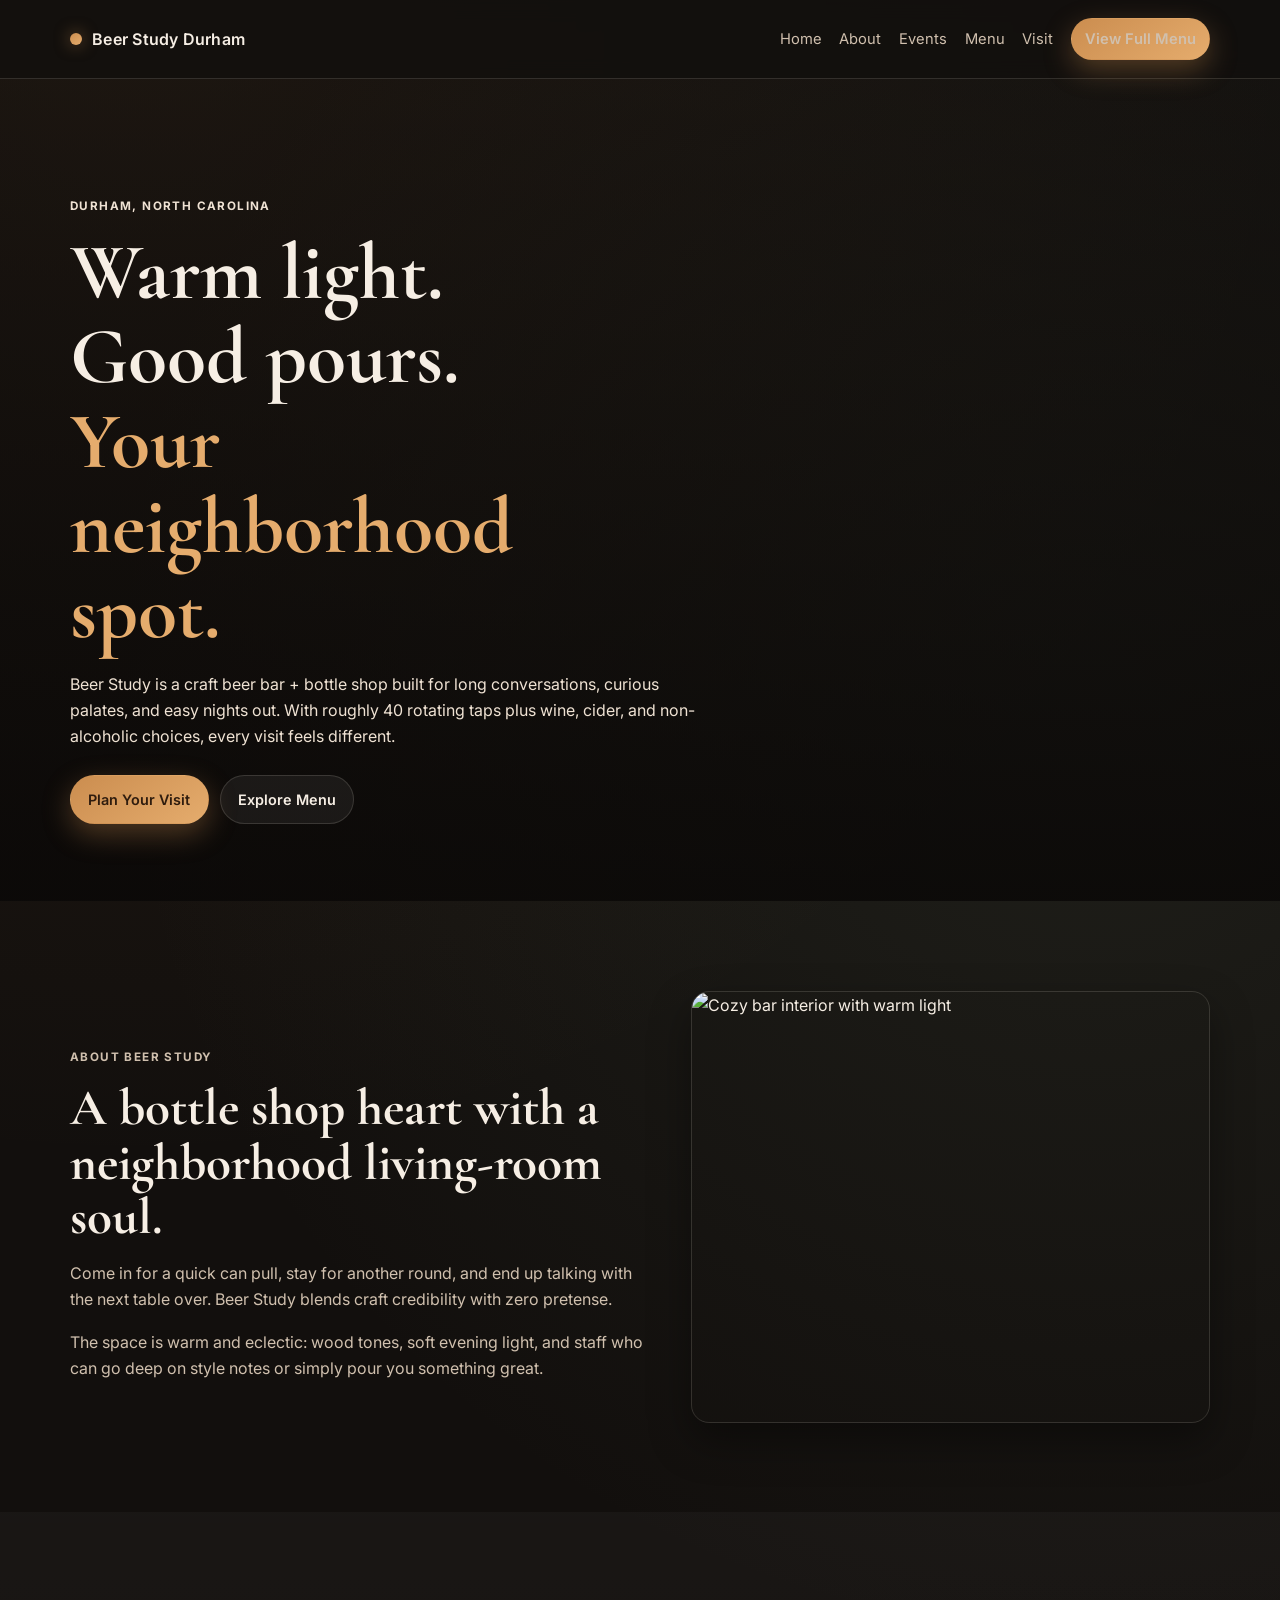
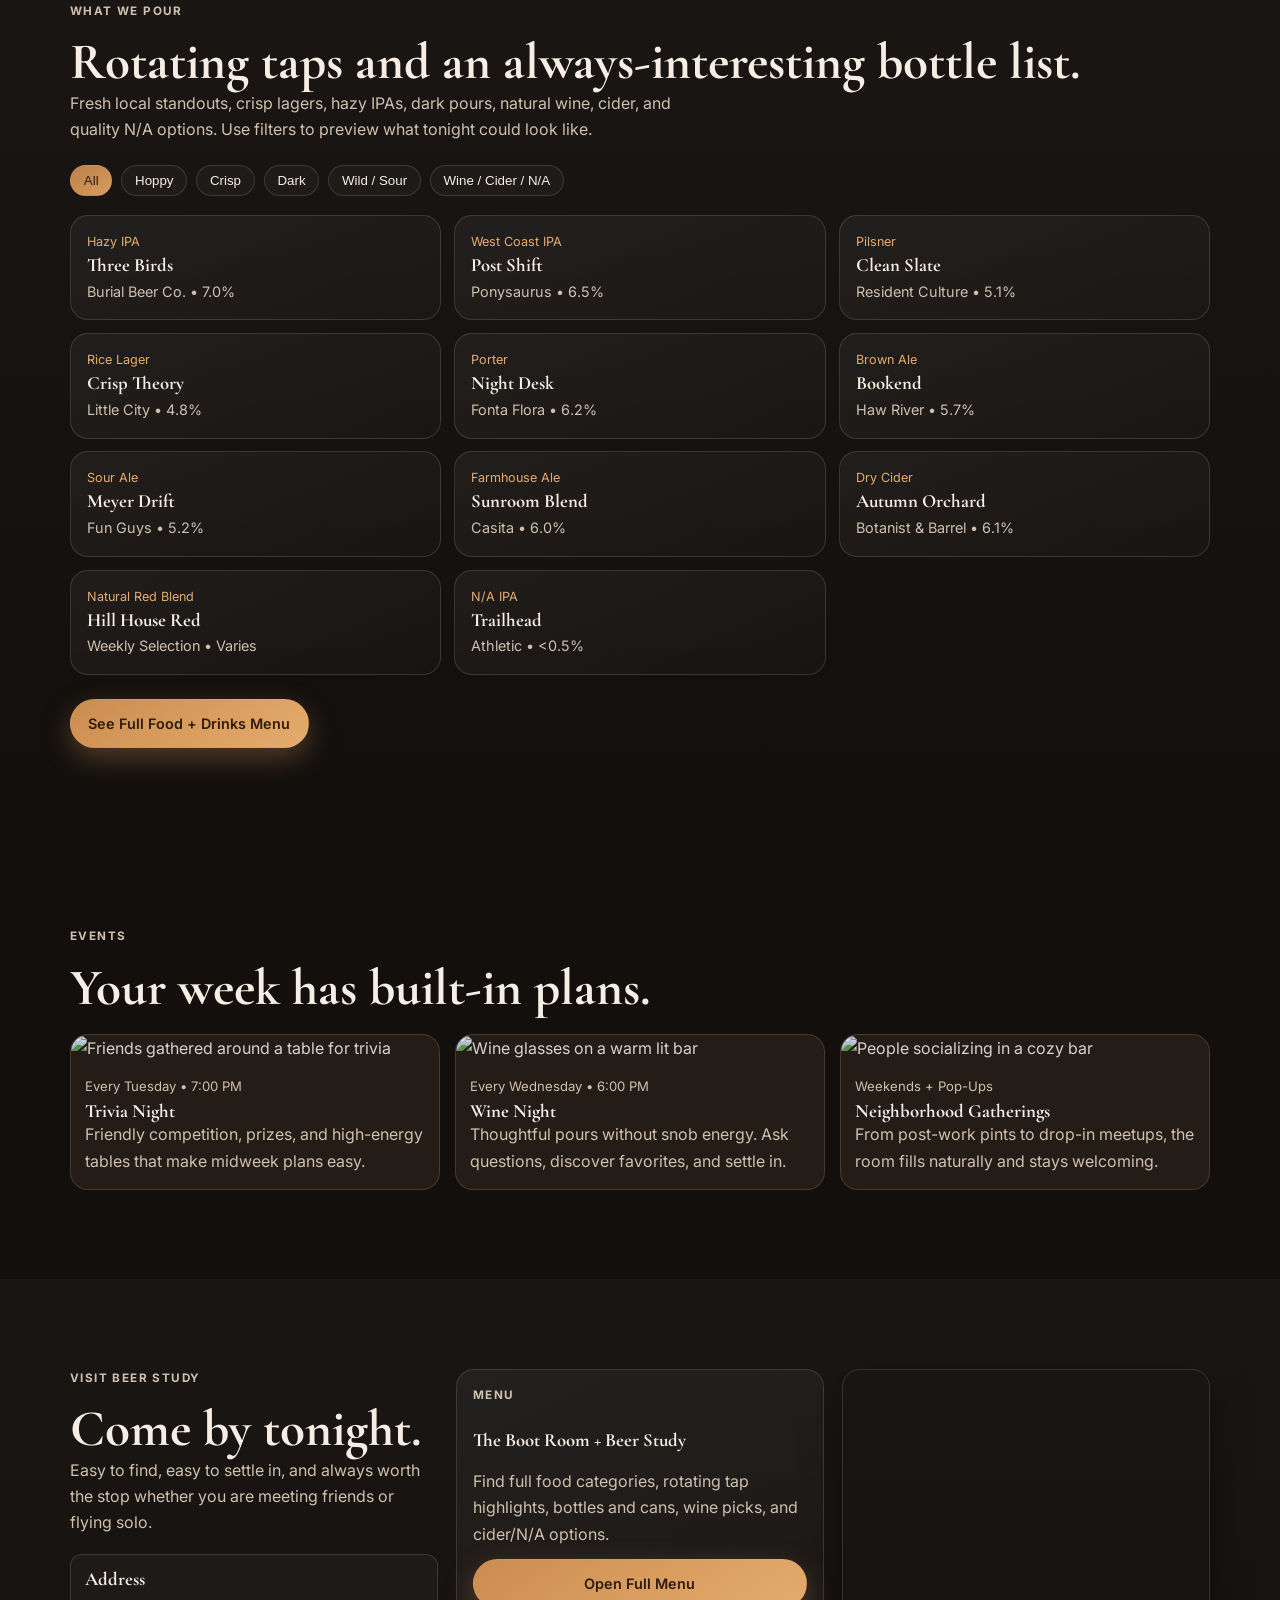
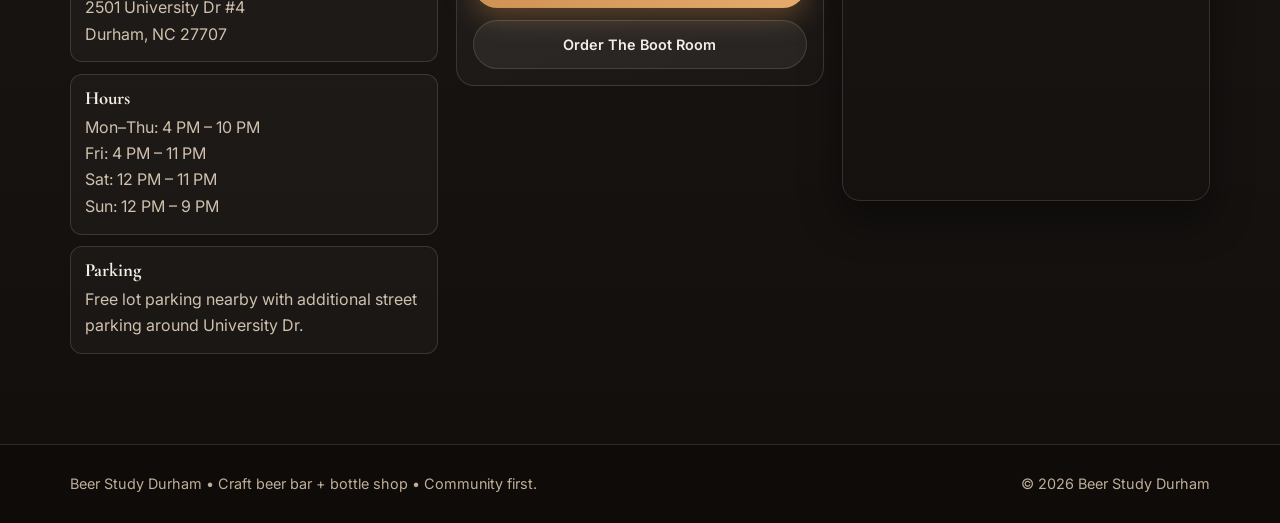
==== commit b55656c9: "Redesign Beer Study site with dedicated menu page and improved UX" ====
--- a/index.html
+++ b/index.html
@@ -5,11 +5,10 @@
     <meta name="viewport" content="width=device-width, initial-scale=1.0" />
     <meta
       name="description"
-      content="Beer Study Durham is a cozy craft beer bar + bottle shop with 40 rotating taps, events, and food from The Boot Room."
+      content="Beer Study Durham is a cozy craft beer bar and bottle shop with rotating taps, weekly events, and food from The Boot Room."
     />
-    <title>Beer Study Durham | Cozy Craft Bar + Bottle Shop</title>
-
-    <!-- Warm display + clean body typography -->
+    <title>Beer Study Durham | Craft Beer Bar + Bottle Shop</title>
+
     <link rel="preconnect" href="https://fonts.googleapis.com" />
     <link rel="preconnect" href="https://fonts.gstatic.com" crossorigin />
     <link
@@ -20,6 +19,8 @@
     <link rel="stylesheet" href="styles.css" />
   </head>
   <body>
+    <a class="skip-link" href="#home">Skip to content</a>
+
     <header class="site-header" id="top">
       <div class="container nav-wrap">
         <a class="brand" href="#top" aria-label="Beer Study Durham Home">
@@ -27,25 +28,23 @@
           <span>Beer Study Durham</span>
         </a>
 
-        <button class="menu-toggle" aria-expanded="false" aria-label="Open menu">
+        <button class="menu-toggle" aria-expanded="false" aria-controls="siteNav" aria-label="Toggle menu">
           <span></span>
           <span></span>
         </button>
 
-        <nav class="site-nav" aria-label="Primary navigation">
+        <nav class="site-nav" id="siteNav" aria-label="Primary navigation">
+          <a href="#home">Home</a>
           <a href="#about">About</a>
-          <a href="#drinks">Drinks</a>
           <a href="#events">Events</a>
-          <a href="#food">Food</a>
-          <a href="#gallery">Gallery</a>
+          <a href="menu.html">Menu</a>
           <a href="#visit">Visit</a>
-          <a class="btn btn-sm" href="#visit">Visit Us</a>
+          <a class="btn btn-sm" href="menu.html">View Full Menu</a>
         </nav>
       </div>
     </header>
 
     <main>
-      <!-- HERO -->
       <section class="hero" id="home" aria-label="Beer Study hero">
         <div class="hero-overlay" aria-hidden="true"></div>
         <div class="container hero-content reveal">
@@ -55,30 +54,28 @@
             <span>Your neighborhood spot.</span>
           </h1>
           <p>
-            Beer Study is a craft beer bar + bottle shop built for long conversations, curious palates, and
-            easy nights out. With around 40 rotating taps plus wine and cider, there is always something new in
-            your glass.
+            Beer Study is a craft beer bar + bottle shop built for long conversations, curious palates, and easy nights out.
+            With roughly 40 rotating taps plus wine, cider, and non-alcoholic choices, every visit feels different.
           </p>
           <div class="hero-actions">
-            <a class="btn" href="#visit">Visit Us</a>
-            <a class="btn btn-ghost" href="#drinks">See What's On Tap</a>
-          </div>
-        </div>
-      </section>
-
-      <!-- ABOUT / EXPERIENCE -->
+            <a class="btn" href="#visit">Plan Your Visit</a>
+            <a class="btn btn-ghost" href="menu.html">Explore Menu</a>
+          </div>
+        </div>
+      </section>
+
       <section class="section" id="about">
         <div class="container two-col">
           <div class="reveal">
-            <p class="eyebrow">About the Experience</p>
-            <h2>A cozy bottle shop heart with a community living-room soul.</h2>
+            <p class="eyebrow">About Beer Study</p>
+            <h2>A bottle shop heart with a neighborhood living-room soul.</h2>
             <p>
-              Come in for a quick can pull, stay for another round with friends, and somehow end up chatting with
-              the table next to you. Beer Study blends craft credibility with zero pretense.
+              Come in for a quick can pull, stay for another round, and end up talking with the next table over. Beer Study blends
+              craft credibility with zero pretense.
             </p>
             <p>
-              The vibe is warm and eclectic: wood tones, soft evening light, and staff who are happy to nerd out
-              when you want them to—and just pour something delicious when you do not.
+              The space is warm and eclectic: wood tones, soft evening light, and staff who can go deep on style notes or simply
+              pour you something great.
             </p>
           </div>
           <div class="image-card reveal">
@@ -91,32 +88,34 @@
         </div>
       </section>
 
-      <!-- DRINKS / TAPS -->
       <section class="section section-alt" id="drinks">
         <div class="container">
           <div class="section-head reveal">
-            <p class="eyebrow">Drinks & Tap Wall</p>
-            <h2>About 40 rotating taps, always moving for a reason.</h2>
+            <p class="eyebrow">What We Pour</p>
+            <h2>Rotating taps and an always-interesting bottle list.</h2>
             <p>
-              Fresh local standouts, cult classics, crisp lagers, hazies, dark pours, plus wine, cider, and N/A
-              options. Regulars come back because it never feels repetitive.
+              Fresh local standouts, crisp lagers, hazy IPAs, dark pours, natural wine, cider, and quality N/A options. Use filters to
+              preview what tonight could look like.
             </p>
           </div>
 
           <div class="filter-row reveal" role="tablist" aria-label="Filter beverage styles">
-            <button class="chip active" data-filter="all">All</button>
-            <button class="chip" data-filter="hoppy">Hoppy</button>
-            <button class="chip" data-filter="crisp">Crisp</button>
-            <button class="chip" data-filter="dark">Dark</button>
-            <button class="chip" data-filter="wild">Wild / Sour</button>
-            <button class="chip" data-filter="other">Wine / Cider / N/A</button>
+            <button class="chip active" data-filter="all" aria-pressed="true">All</button>
+            <button class="chip" data-filter="hoppy" aria-pressed="false">Hoppy</button>
+            <button class="chip" data-filter="crisp" aria-pressed="false">Crisp</button>
+            <button class="chip" data-filter="dark" aria-pressed="false">Dark</button>
+            <button class="chip" data-filter="wild" aria-pressed="false">Wild / Sour</button>
+            <button class="chip" data-filter="other" aria-pressed="false">Wine / Cider / N/A</button>
           </div>
 
           <div id="tapGrid" class="tap-grid reveal" aria-live="polite"></div>
-        </div>
-      </section>
-
-      <!-- EVENTS -->
+
+          <div class="section-cta reveal">
+            <a class="btn" href="menu.html">See Full Food + Drinks Menu</a>
+          </div>
+        </div>
+      </section>
+
       <section class="section" id="events">
         <div class="container">
           <div class="section-head reveal">
@@ -134,7 +133,7 @@
               <div>
                 <p class="event-meta">Every Tuesday • 7:00 PM</p>
                 <h3>Trivia Night</h3>
-                <p>Big energy, friendly competition, and just enough chaos to make Wednesdays worth it.</p>
+                <p>Friendly competition, prizes, and high-energy tables that make midweek plans easy.</p>
               </div>
             </article>
 
@@ -147,7 +146,7 @@
               <div>
                 <p class="event-meta">Every Wednesday • 6:00 PM</p>
                 <h3>Wine Night</h3>
-                <p>Thoughtful pours without wine snob energy. Ask questions, discover favorites, relax.</p>
+                <p>Thoughtful pours without snob energy. Ask questions, discover favorites, and settle in.</p>
               </div>
             </article>
 
@@ -160,66 +159,19 @@
               <div>
                 <p class="event-meta">Weekends + Pop-Ups</p>
                 <h3>Neighborhood Gatherings</h3>
-                <p>From post-work pints to spontaneous meetups, the room tends to fill itself naturally.</p>
+                <p>From post-work pints to drop-in meetups, the room fills naturally and stays welcoming.</p>
               </div>
             </article>
           </div>
         </div>
       </section>
 
-      <!-- FOOD / BOOT ROOM -->
-      <section class="section section-alt" id="food">
-        <div class="container two-col food-layout">
-          <div class="image-card reveal">
-            <img
-              src="https://images.unsplash.com/photo-1568901346375-23c9450c58cd?auto=format&fit=crop&w=1400&q=80"
-              alt="Burger and fries from The Boot Room style food"
-              loading="lazy"
-            />
-          </div>
-          <div class="reveal">
-            <p class="eyebrow">Food from The Boot Room</p>
-            <h2>Bring serious food to your pint night.</h2>
-            <p>
-              Beer Study is connected to The Boot Room, so burgers, wings, and shareable favorites are part of
-              the plan—not an afterthought. Great beer deserves great food.
-            </p>
-            <a
-              class="btn"
-              href="https://order.toasttab.com/online/the-boot-room"
-              target="_blank"
-              rel="noopener noreferrer"
-              >Order from The Boot Room</a
-            >
-          </div>
-        </div>
-      </section>
-
-      <!-- GALLERY / VIBE -->
-      <section class="section" id="gallery">
-        <div class="container">
-          <div class="section-head reveal">
-            <p class="eyebrow">Gallery / Vibe</p>
-            <h2>What it feels like to be here.</h2>
-          </div>
-          <div class="gallery-grid reveal">
-            <figure><img src="https://images.unsplash.com/photo-1514362545857-3bc16c4c7d1b?auto=format&fit=crop&w=1200&q=80" alt="Craft beer pours lined up" loading="lazy" /></figure>
-            <figure><img src="https://images.unsplash.com/photo-1470337458703-46ad1756a187?auto=format&fit=crop&w=1200&q=80" alt="Warm pendant lights over bar seating" loading="lazy" /></figure>
-            <figure><img src="https://images.unsplash.com/photo-1544145945-f90425340c7e?auto=format&fit=crop&w=1200&q=80" alt="Tap handles and beer taps" loading="lazy" /></figure>
-            <figure><img src="https://images.unsplash.com/photo-1517248135467-4c7edcad34c4?auto=format&fit=crop&w=1200&q=80" alt="Cozy group conversation around drinks" loading="lazy" /></figure>
-            <figure><img src="https://images.unsplash.com/photo-1551024601-bec78aea704b?auto=format&fit=crop&w=1200&q=80" alt="Foamy craft beer close-up" loading="lazy" /></figure>
-            <figure><img src="https://images.unsplash.com/photo-1424847651672-bf20a4b0982b?auto=format&fit=crop&w=1200&q=80" alt="Crowded neighborhood bar atmosphere" loading="lazy" /></figure>
-          </div>
-        </div>
-      </section>
-
-      <!-- VISIT -->
       <section class="section section-alt" id="visit">
         <div class="container visit-grid reveal">
           <div>
             <p class="eyebrow">Visit Beer Study</p>
             <h2>Come by tonight.</h2>
-            <p>Easy to find, easy to settle in, and always worth a stop—whether you're meeting friends or flying solo.</p>
+            <p>Easy to find, easy to settle in, and always worth the stop whether you are meeting friends or flying solo.</p>
 
             <div class="visit-cards">
               <article class="visit-card">
@@ -242,11 +194,18 @@
             </div>
           </div>
 
-          <aside class="menu-panel">
-            <p class="eyebrow">Boot Room Menu</p>
-            <h3>Menu + Prices</h3>
-            <p class="menu-note">Pulled from The Boot Room Toast ordering page.</p>
-            <div id="menuList" class="menu-list" aria-live="polite"></div>
+          <aside class="visit-aside">
+            <p class="eyebrow">Menu</p>
+            <h3>The Boot Room + Beer Study</h3>
+            <p>Find full food categories, rotating tap highlights, bottles and cans, wine picks, and cider/N/A options.</p>
+            <a class="btn" href="menu.html">Open Full Menu</a>
+            <a
+              class="btn btn-ghost"
+              href="https://order.toasttab.com/online/the-boot-room"
+              target="_blank"
+              rel="noopener noreferrer"
+              >Order The Boot Room</a
+            >
           </aside>
 
           <div class="map-wrap">
--- a/styles.css
+++ b/styles.css
@@ -2,6 +2,7 @@
   --bg: #120f0d;
   --bg-soft: #1d1713;
   --surface: #241c17;
+  --surface-soft: rgba(255, 255, 255, 0.03);
   --text: #f6eee4;
   --muted: #d0c0ae;
   --amber: #cb8d4f;
@@ -46,6 +47,27 @@
   text-decoration: none;
 }
 
+:focus-visible {
+  outline: 2px solid var(--amber-bright);
+  outline-offset: 2px;
+}
+
+.skip-link {
+  position: absolute;
+  left: 0.6rem;
+  top: -3rem;
+  z-index: 100;
+  background: var(--amber-bright);
+  color: #28180d;
+  border-radius: 8px;
+  font-weight: 700;
+  padding: 0.5rem 0.75rem;
+}
+
+.skip-link:focus-visible {
+  top: 0.6rem;
+}
+
 .container {
   width: min(1140px, 92vw);
   margin-inline: auto;
@@ -111,6 +133,11 @@
   color: var(--muted);
   font-size: 0.92rem;
   transition: color 170ms ease;
+}
+
+.site-nav a[aria-current="page"] {
+  color: var(--text);
+  font-weight: 700;
 }
 
 .site-nav a:hover,
@@ -186,19 +213,21 @@
   padding-bottom: clamp(2.3rem, 6vw, 5rem);
 }
 
-.hero h1 {
+.hero h1,
+.menu-hero h1 {
   font-size: clamp(2.3rem, 6.3vw, 5rem);
-  max-width: 11ch;
+  max-width: 13ch;
 }
 
 .hero h1 span {
   color: var(--amber-bright);
 }
 
-.hero p {
+.hero p,
+.menu-intro {
   margin-top: 1rem;
   color: #efe2d3;
-  max-width: 62ch;
+  max-width: 65ch;
 }
 
 .hero-actions {
@@ -244,6 +273,10 @@
   max-width: 65ch;
 }
 
+.section-cta {
+  margin-top: 1.5rem;
+}
+
 .filter-row {
   margin-top: 1.4rem;
   display: flex;
@@ -253,14 +286,16 @@
 
 .chip {
   border: 1px solid var(--line);
-  background: rgba(255, 255, 255, 0.03);
+  background: var(--surface-soft);
   color: var(--text);
   border-radius: 999px;
   padding: 0.43rem 0.8rem;
   cursor: pointer;
-}
-
-.chip.active {
+  transition: background 180ms ease;
+}
+
+.chip.active,
+.chip:hover {
   background: linear-gradient(145deg, #bb8148, #d99b5d);
   color: #2d1c10;
   border-color: transparent;
@@ -273,11 +308,16 @@
   gap: 0.8rem;
 }
 
+.tap-card,
+.menu-category-card,
+.visit-aside {
+  border: 1px solid var(--line);
+  border-radius: var(--radius);
+  background: linear-gradient(155deg, rgba(255, 255, 255, 0.05), rgba(255, 255, 255, 0.02));
+  padding: 1rem;
+}
+
 .tap-card {
-  border: 1px solid var(--line);
-  border-radius: 14px;
-  background: linear-gradient(155deg, rgba(255, 255, 255, 0.05), rgba(255, 255, 255, 0.02));
-  padding: 0.95rem;
   transition: transform 180ms ease;
 }
 
@@ -328,38 +368,10 @@
   margin-bottom: 0.25rem;
 }
 
-.event-card p {
+.event-card p,
+.visit-grid p,
+.menu-item {
   color: var(--muted);
-}
-
-.food-layout .btn {
-  margin-top: 1.2rem;
-}
-
-.gallery-grid {
-  margin-top: 1.3rem;
-  display: grid;
-  grid-template-columns: repeat(3, minmax(0, 1fr));
-  gap: 0.7rem;
-}
-
-.gallery-grid figure {
-  margin: 0;
-  border-radius: 14px;
-  overflow: hidden;
-  border: 1px solid var(--line);
-}
-
-.gallery-grid img {
-  width: 100%;
-  height: 230px;
-  object-fit: cover;
-  transition: transform 350ms ease;
-  filter: brightness(0.9);
-}
-
-.gallery-grid figure:hover img {
-  transform: scale(1.05);
 }
 
 .visit-grid {
@@ -367,10 +379,6 @@
   grid-template-columns: 1fr 1fr 1fr;
   gap: 1.1rem;
   align-items: start;
-}
-
-.visit-grid p {
-  color: var(--muted);
 }
 
 .visit-cards {
@@ -383,70 +391,17 @@
   border: 1px solid var(--line);
   border-radius: 12px;
   padding: 0.9rem;
-  background: rgba(255, 255, 255, 0.03);
-}
-
-.visit-card h3 {
+  background: var(--surface-soft);
+}
+
+.visit-card h3,
+.visit-aside h3 {
   margin-bottom: 0.3rem;
 }
 
-
-.menu-panel {
-  border: 1px solid var(--line);
-  border-radius: var(--radius);
-  padding: 1rem;
-  background: rgba(255, 255, 255, 0.03);
-  max-height: 430px;
-  overflow: auto;
-}
-
-.menu-panel h3 {
-  margin-top: 0.15rem;
-  font-size: 1.7rem;
-}
-
-.menu-note {
-  margin-top: 0.35rem;
-  font-size: 0.9rem;
-}
-
-.menu-list {
-  margin-top: 0.85rem;
+.visit-aside {
   display: grid;
   gap: 0.75rem;
-}
-
-.menu-category {
-  border-top: 1px solid var(--line);
-  padding-top: 0.65rem;
-}
-
-.menu-category h4 {
-  margin: 0 0 0.35rem;
-  font-size: 1.05rem;
-  color: var(--amber-bright);
-}
-
-.menu-item {
-  display: flex;
-  justify-content: space-between;
-  gap: 0.75rem;
-  font-size: 0.9rem;
-  color: var(--muted);
-}
-
-.menu-item + .menu-item {
-  margin-top: 0.35rem;
-}
-
-.menu-item .price {
-  color: var(--text);
-  white-space: nowrap;
-}
-
-.menu-item .status {
-  color: var(--amber-bright);
-  font-size: 0.78rem;
 }
 
 .map-wrap {
@@ -461,6 +416,46 @@
   min-height: 430px;
   border: 0;
   display: block;
+}
+
+.menu-hero {
+  padding-bottom: 2rem;
+}
+
+.menu-grid {
+  margin-top: 1.3rem;
+  display: grid;
+  grid-template-columns: repeat(2, minmax(0, 1fr));
+  gap: 0.9rem;
+}
+
+.drinks-grid {
+  grid-template-columns: repeat(2, minmax(0, 1fr));
+}
+
+.menu-category-card h3 {
+  color: var(--amber-bright);
+  margin-bottom: 0.45rem;
+}
+
+.menu-item {
+  display: flex;
+  justify-content: space-between;
+  gap: 0.75rem;
+  border-top: 1px solid var(--line);
+  padding-top: 0.5rem;
+  margin-top: 0.5rem;
+  font-size: 0.92rem;
+}
+
+.menu-item .price {
+  color: var(--text);
+  white-space: nowrap;
+}
+
+.menu-item .status {
+  color: var(--amber-bright);
+  font-size: 0.78rem;
 }
 
 .site-footer {
@@ -494,7 +489,7 @@
   .event-grid,
   .visit-grid,
   .tap-grid,
-  .gallery-grid {
+  .menu-grid {
     grid-template-columns: 1fr 1fr;
   }
 }
@@ -525,7 +520,7 @@
   .event-grid,
   .visit-grid,
   .tap-grid,
-  .gallery-grid {
+  .menu-grid {
     grid-template-columns: 1fr;
   }
 
@@ -540,3 +535,21 @@
     align-items: flex-start;
   }
 }
+
+@media (prefers-reduced-motion: reduce) {
+  html {
+    scroll-behavior: auto;
+  }
+
+  .reveal {
+    opacity: 1;
+    transform: none;
+    transition: none;
+  }
+
+  .btn,
+  .tap-card,
+  .chip {
+    transition: none;
+  }
+}
